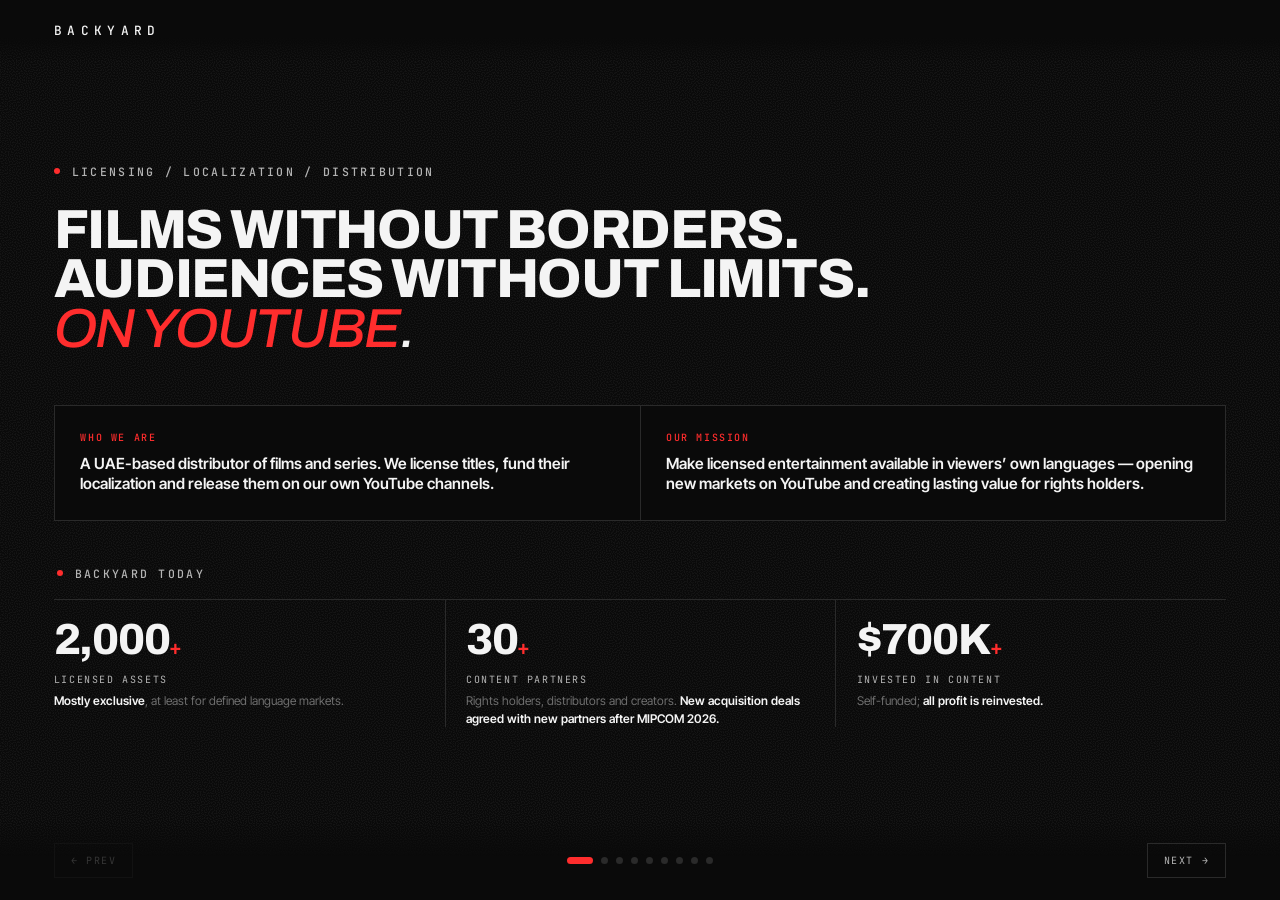
==== business/plan-for-youtube/index.html @ 9ff28bfb "Partnership review deck at /business/plan-for-youtube with the site's cursor trail The deck keeps it" ====
<!doctype html>
<html lang="en">
<head>
<meta charset="utf-8" />
<meta name="viewport" content="width=device-width,initial-scale=1,viewport-fit=cover" />
<title>Backyard — Partnership Review</title>
<meta name="description" content="Backyard: a YouTube-native distributor that licenses, localizes and monetizes films and series. Partner review, October 2026." />
<meta name="theme-color" content="#0a0a0a" />
<meta name="robots" content="noindex" />
<link rel="canonical" href="https://backyard.cx/business/plan-for-youtube/" />
<link rel="icon" href="/assets/favicon.svg" type="image/svg+xml" />
<link rel="preconnect" href="https://fonts.googleapis.com">
<link rel="preconnect" href="https://fonts.gstatic.com" crossorigin>
<link href="https://fonts.googleapis.com/css2?family=Archivo:ital,wght@0,300;0,400;0,500;0,600;0,700;0,800;0,900;1,400;1,500;1,700;1,800&family=Inter+Tight:wght@300;400;500;600;700&family=JetBrains+Mono:wght@400;500&display=swap" rel="stylesheet">
<style>
:root{
  --bg:#0a0a0a; --ink:#f4f4f4; --ink-dim:#b4b4b4; --ink-muted:#6e6e6e;
  --line:#1f1f1f; --line-2:#2a2a2a; --accent:#ff2d2d; --accent-num:#e82428; --accent-tint:rgba(255,45,45,.06);
  --display:'Archivo',system-ui,sans-serif; --body:'Inter Tight',system-ui,sans-serif; --mono:'JetBrains Mono',ui-monospace,monospace;
  --px:clamp(20px,4.2vw,72px); --pt:clamp(74px,10vh,110px); --pb:clamp(84px,11vh,120px);
  --fs-xl:clamp(46px,7.4vw,132px); --fs-l:clamp(32px,4.1vw,76px); --fs-m:clamp(26px,2.8vw,48px);
  --fs-eyebrow:clamp(11px,.9vw,15px); --fs-mono:clamp(10px,.78vw,13px);
  --fs-lead:clamp(16px,1.35vw,24px); --fs-body:clamp(14px,1.02vw,18px);
}
*{box-sizing:border-box;margin:0;padding:0}
html,body{height:100%;background:var(--bg);color:var(--ink)}
body{font-family:var(--body);font-weight:400;overflow:hidden;-webkit-font-smoothing:antialiased}
a{color:inherit;text-decoration:none}
strong{color:var(--ink);font-weight:600}

/* ---------- chrome ---------- */
.chrome{position:fixed;top:0;left:0;right:0;z-index:20;display:flex;justify-content:space-between;align-items:center;
  padding:clamp(16px,2.4vh,28px) var(--px);background:linear-gradient(var(--bg) 55%,transparent)}
.brand{font-family:var(--mono);font-weight:500;letter-spacing:.42em;font-size:clamp(12px,1vw,15px);text-transform:uppercase}
.chrome .meta{font-family:var(--mono);font-size:var(--fs-mono);letter-spacing:.18em;text-transform:uppercase;color:var(--ink-muted);display:flex;gap:clamp(12px,2vw,32px)}
.chrome .meta .count{color:var(--ink-dim)}
.chrome .meta .count b{color:var(--accent);font-weight:500}

/* ---------- deck ---------- */
.deck{position:fixed;inset:0}
.slide{position:absolute;inset:0;padding:var(--pt) var(--px) var(--pb);display:flex;flex-direction:column;justify-content:center;
  gap:clamp(18px,3vh,40px);opacity:0;visibility:hidden;transition:opacity .5s ease,visibility .5s;overflow-y:auto;overflow-x:hidden}
.slide.active{opacity:1;visibility:visible}
.anim-in{opacity:0;transform:translateY(22px);transition:opacity .7s ease,transform .7s cubic-bezier(.2,.7,.2,1)}
.slide.active .anim-in{opacity:1;transform:none}
.slide.active .d1{transition-delay:.08s}.slide.active .d2{transition-delay:.2s}.slide.active .d3{transition-delay:.32s}
.slide.active .d4{transition-delay:.44s}.slide.active .d5{transition-delay:.56s}

/* ---------- type ---------- */
.eyebrow{display:inline-flex;align-items:center;gap:12px;font-family:var(--mono);font-size:var(--fs-eyebrow);letter-spacing:.2em;text-transform:uppercase;color:var(--ink-dim);font-weight:500}
.eyebrow .num{font-weight:600;color:var(--ink)}
.red-dot{width:6px;height:6px;border-radius:50%;background:var(--accent);display:inline-block}
.display-xl{font-family:var(--display);font-weight:800;font-size:var(--fs-xl);line-height:.9;letter-spacing:-.025em;text-transform:uppercase}
.display-l{font-family:var(--display);font-weight:700;font-size:var(--fs-l);line-height:.95;letter-spacing:-.02em;text-transform:uppercase}
.italic{font-style:italic;font-weight:500}
.accent{color:var(--accent)}
.lead{font-size:var(--fs-lead);font-weight:300;color:var(--ink-dim);line-height:1.4;max-width:980px}
.body{font-size:var(--fs-body);color:var(--ink-dim);line-height:1.5}
.mono{font-family:var(--mono);font-size:var(--fs-mono);letter-spacing:.16em;text-transform:uppercase}
.k{font-family:var(--mono);font-size:var(--fs-mono);letter-spacing:.16em;text-transform:uppercase;color:var(--accent);font-weight:500}
.muted{color:var(--ink-muted)}
.foot{font-family:var(--mono);font-size:clamp(9px,.7vw,12px);letter-spacing:.08em;color:var(--ink-muted);line-height:1.6;max-width:1200px}
.pulse{width:7px;height:7px;border-radius:50%;background:var(--accent);display:inline-block;animation:pulse 2s ease-in-out infinite}
@keyframes pulse{50%{opacity:.4}}

.head{display:grid;grid-template-columns:1.6fr 1fr;gap:clamp(20px,4vw,80px);align-items:end}
.head .label-stack{display:flex;flex-direction:column;gap:clamp(14px,2vh,24px)}
.head .right-text{font-size:var(--fs-body);color:var(--ink-dim);line-height:1.55;max-width:620px}

.grid{display:grid;border-top:1px solid var(--line-2);border-left:1px solid var(--line-2)}
.cell{border-right:1px solid var(--line-2);border-bottom:1px solid var(--line-2);padding:clamp(16px,2vw,32px);display:flex;flex-direction:column;gap:10px;transition:background .3s}
.cell:hover{background:var(--accent-tint)}
.cell .v{font-family:var(--display);font-weight:700;font-size:clamp(18px,1.7vw,30px);line-height:1.1;letter-spacing:-.01em}
.cell .s{font-size:var(--fs-body);color:var(--ink-dim);line-height:1.5}
.g2{grid-template-columns:repeat(2,1fr)}.g3{grid-template-columns:repeat(3,1fr)}.g4{grid-template-columns:repeat(4,1fr)}

.strip{display:flex;align-items:center;gap:18px;border:1px solid var(--line-2);padding:clamp(12px,1.6vh,18px) clamp(16px,1.6vw,26px);font-size:var(--fs-body);color:var(--ink-dim);flex-wrap:wrap}
.strip .lbl{display:inline-flex;align-items:center;gap:10px;font-family:var(--mono);font-size:var(--fs-mono);letter-spacing:.16em;text-transform:uppercase;color:var(--accent);white-space:nowrap}

/* ---------- 1 cover ---------- */
.cover{justify-content:space-between}
.gridlines{position:absolute;inset:0;pointer-events:none;opacity:.4}
.gridlines::before,.gridlines::after{content:"";position:absolute;background:var(--line-2)}
.gridlines::before{left:50%;top:0;bottom:0;width:1px}.gridlines::after{top:50%;left:0;right:0;height:1px}
.cover-top{position:relative;display:flex;flex-direction:column;gap:clamp(16px,3vh,32px);margin-top:auto}
.cover-logo{font-family:var(--mono);font-weight:500;letter-spacing:.5em;font-size:clamp(14px,1.4vw,22px);color:var(--ink-dim)}
.cover .grid{position:relative;background:var(--bg);margin-top:clamp(20px,4vh,48px)}
.cover .cell .v{font-size:clamp(17px,1.5vw,26px);font-weight:600;line-height:1.3;letter-spacing:0;font-family:var(--body)}

/* ---------- 2 model ---------- */
.steps .cell{position:relative}
.steps .n{font-family:var(--mono);font-size:var(--fs-mono);color:var(--ink-muted);letter-spacing:.16em}
.steps .cell:not(:last-child)::after{content:"→";position:absolute;right:-12px;top:50%;transform:translateY(-50%);background:var(--bg);color:var(--accent);font-family:var(--mono);font-size:14px;padding:4px 2px;z-index:2}
.stats{display:grid;grid-template-columns:repeat(3,1fr);border-top:1px solid var(--line-2)}
.stat{padding:clamp(14px,2vh,24px) clamp(14px,1.6vw,28px) 0 0;display:flex;flex-direction:column;gap:6px}
.stat+.stat{padding-left:clamp(14px,1.6vw,28px);border-left:1px solid var(--line-2)}
.stat .num{font-family:var(--display);font-weight:800;font-size:clamp(36px,4.2vw,76px);line-height:1;margin-bottom:6px;letter-spacing:-.03em}
.stat .num .small{font-size:.45em;color:var(--accent)}
.stat .lbl{font-family:var(--mono);font-size:var(--fs-mono);letter-spacing:.16em;text-transform:uppercase;color:var(--ink-dim)}
.stat .sub{font-size:clamp(12px,.85vw,15px);color:var(--ink-muted);line-height:1.45;max-width:380px}
.wins{display:grid;grid-template-columns:repeat(3,1fr);gap:clamp(12px,2vw,32px)}
.wins div{font-size:var(--fs-body);color:var(--ink-dim);line-height:1.45;padding-left:14px;border-left:2px solid var(--accent)}
.wins b{display:block;font-family:var(--mono);font-weight:500;font-size:var(--fs-mono);letter-spacing:.16em;text-transform:uppercase;color:var(--ink);margin-bottom:4px}

/* ---------- 3 growth ---------- */
.growth{display:grid;grid-template-columns:1.1fr 1fr;gap:clamp(20px,3.5vw,64px);align-items:stretch}
.hero{border:1px solid var(--line-2);padding:clamp(18px,2.4vw,40px);display:flex;flex-direction:column;gap:clamp(12px,2vh,22px);justify-content:space-between}
.hero .big{font-family:var(--display);font-weight:800;font-size:clamp(56px,7vw,128px);line-height:.85;letter-spacing:-.04em}
.hero .big .u{font-size:.32em;letter-spacing:-.01em;color:var(--ink-dim);font-weight:600;margin-left:.2em}
.hero .delta{font-family:var(--display);font-weight:800;font-size:clamp(28px,3vw,54px);color:var(--accent);letter-spacing:-.02em;line-height:1}
.bar{display:grid;grid-template-columns:minmax(120px,190px) 1fr;gap:14px;align-items:center}
.bar .t{font-family:var(--mono);font-size:var(--fs-mono);letter-spacing:.1em;text-transform:uppercase;color:var(--ink-muted);line-height:1.4}
.bar .t b{display:block;color:var(--ink);font-weight:500}
.track{height:clamp(26px,3.6vh,38px);position:relative}
.fill{height:100%;background:var(--line-2);display:flex;align-items:center;justify-content:flex-end;padding-right:10px;font-family:var(--mono);font-size:var(--fs-mono);color:var(--ink);width:0;transition:width 1.1s cubic-bezier(.2,.7,.2,1) .4s}
.fill.now{background:var(--accent)}
.metrics{display:flex;flex-direction:column;border-top:1px solid var(--line-2)}
.metric{display:grid;grid-template-columns:1fr auto;gap:6px 16px;padding:clamp(12px,2vh,22px) 0;border-bottom:1px solid var(--line-2)}
.metric .lbl{font-family:var(--mono);font-size:var(--fs-mono);letter-spacing:.16em;text-transform:uppercase;color:var(--ink-dim)}
.metric .pct{font-family:var(--display);font-weight:800;font-size:clamp(24px,2.4vw,42px);line-height:1;color:var(--accent);grid-row:span 2;align-self:center}
.metric .vals{font-family:var(--display);font-weight:600;font-size:clamp(18px,1.6vw,28px)}
.metric .vals .arr{color:var(--ink-muted);margin:0 .3em}
.mini{grid-column:1/-1;height:4px;background:var(--line);position:relative}
.mini span{position:absolute;left:0;top:0;bottom:0;background:var(--ink-muted)}

/* ---------- 4 rcms ---------- */
.rcms{display:grid;grid-template-columns:1.35fr 1fr;gap:clamp(20px,3vw,56px);align-items:center}
.shot{border:1px solid var(--line-2);padding:8px;background:#111;position:relative}
.shot img{display:block;width:100%;height:auto}
.shot .tag{position:absolute;top:-11px;left:16px;background:var(--bg);padding:0 8px;display:inline-flex;gap:8px;align-items:center}
.points{display:flex;flex-direction:column}
.point{padding:clamp(12px,1.8vh,20px) 0;border-top:1px solid var(--line-2);display:flex;flex-direction:column;gap:6px}
.point .h{font-family:var(--display);font-weight:700;font-size:clamp(17px,1.4vw,24px);text-transform:uppercase;letter-spacing:-.005em}
.point .s{font-size:var(--fs-body);color:var(--ink-dim);line-height:1.5}

/* ---------- 5/6 cases ---------- */
.case .meta{display:flex;justify-content:space-between;gap:10px;font-family:var(--mono);font-size:var(--fs-mono);letter-spacing:.14em;text-transform:uppercase;color:var(--ink-muted)}
.case .title{font-family:var(--display);font-weight:800;font-size:clamp(20px,2vw,36px);line-height:1;text-transform:uppercase;letter-spacing:-.01em;min-height:2em}
.case .wt{font-family:var(--display);font-weight:800;font-size:clamp(40px,4.6vw,86px);line-height:.9;letter-spacing:-.03em;margin-top:auto}
.case .wt .u{font-size:.3em;color:var(--ink-dim);font-weight:600;letter-spacing:0;margin-left:.15em}
.case .views{font-family:var(--mono);font-size:var(--fs-mono);letter-spacing:.12em;color:var(--ink-dim);text-transform:uppercase}
.case .note{border-top:1px solid var(--line-2);padding-top:12px;font-size:var(--fs-body);color:var(--ink-dim);line-height:1.5}
.case .note b{color:var(--ink);font-weight:600}
.cases5 .cell{min-height:clamp(240px,36vh,380px)}
.flow{display:flex;gap:0;border:1px solid var(--line-2);flex-wrap:wrap}
.flow div{flex:1 1 0;min-width:150px;padding:clamp(12px,1.6vh,18px) clamp(14px,1.4vw,22px);font-family:var(--mono);font-size:var(--fs-mono);letter-spacing:.12em;text-transform:uppercase;color:var(--ink-dim);position:relative;line-height:1.5}
.flow div+div{border-left:1px solid var(--line-2)}
.flow div b{display:block;color:var(--accent);font-weight:500;margin-bottom:4px}
.lead-to{display:flex;flex-direction:column;gap:8px}
.lead-to .arrow-line{display:flex;gap:10px;align-items:flex-start;font-size:var(--fs-body);color:var(--ink-dim);line-height:1.45}
.lead-to .arrow-line::before{content:"→";color:var(--accent);font-family:var(--mono)}

/* ---------- 7 rights ---------- */
.rights{display:grid;grid-template-columns:1.2fr 1fr;gap:clamp(20px,4vw,72px);align-items:start}
.reasons{display:flex;flex-direction:column}
.reason{display:grid;grid-template-columns:44px 1fr;gap:12px;padding:clamp(12px,1.8vh,20px) 0;border-top:1px solid var(--line-2)}
.reason .n{font-family:var(--mono);font-size:var(--fs-mono);color:var(--accent);padding-top:4px}
.reason .h{font-family:var(--display);font-weight:700;font-size:clamp(16px,1.35vw,23px);text-transform:uppercase;margin-bottom:6px}
.reason .s{font-size:var(--fs-body);color:var(--ink-dim);line-height:1.5}
.ops{border:1px solid var(--line-2);display:flex;flex-direction:column}
.ops .row{padding:clamp(14px,2vh,26px) clamp(16px,1.8vw,30px);border-bottom:1px solid var(--line-2);display:flex;flex-direction:column;gap:6px}
.ops .row:last-child{border-bottom:0;background:var(--accent-tint)}
.ops .num{font-family:var(--display);font-weight:800;font-size:clamp(40px,4.6vw,84px);line-height:.9;letter-spacing:-.03em}
.ops .num .small{font-size:.45em;color:var(--accent)}

/* ---------- 8 channels ---------- */
.channels{display:grid;grid-template-columns:repeat(4,1fr);border-top:1px solid var(--line-2);border-left:1px solid var(--line-2)}
.channel{border-right:1px solid var(--line-2);border-bottom:1px solid var(--line-2);padding:clamp(10px,1.5vh,18px) clamp(12px,1.2vw,20px);display:flex;flex-direction:column;gap:6px;transition:background .25s;min-height:clamp(78px,11vh,118px)}
.channel:hover{background:var(--accent-tint)}
.channel .row-top{display:flex;justify-content:space-between;align-items:center;font-family:var(--mono);font-size:var(--fs-mono);color:var(--ink-muted);letter-spacing:.12em}
.lang-tag{border:1px solid var(--line-2);padding:2px 7px;color:var(--ink-dim)}
.channel .arrow{color:var(--ink-muted);transition:color .2s,transform .2s}
.channel:hover .arrow{color:var(--accent);transform:translate(2px,-2px)}
.channel .name{font-family:var(--display);font-weight:700;font-size:clamp(14px,1.15vw,20px);line-height:1.15}
.channel .name small{display:block;font-weight:500;font-size:.75em;color:var(--ink-muted);margin-top:2px}
.channel .subs{font-family:var(--mono);font-size:var(--fs-mono);color:var(--accent);letter-spacing:.08em;margin-top:auto}
.channel.total{background:var(--accent-tint);justify-content:center}
.channel.total .big{font-family:var(--display);font-weight:800;font-size:clamp(28px,2.8vw,50px);line-height:.9}

/* ---------- 9 next ---------- */
.next .cell .n{font-family:var(--mono);font-size:var(--fs-mono);color:var(--accent);letter-spacing:.16em}
.next .cell .v{text-transform:uppercase;font-size:clamp(17px,1.5vw,27px)}
.next .cell{min-height:clamp(200px,32vh,340px)}
.next .cell .tagline{margin-top:auto;font-family:var(--mono);font-size:var(--fs-mono);color:var(--ink-muted);letter-spacing:.12em;text-transform:uppercase;border-top:1px solid var(--line-2);padding-top:10px}

/* ---------- 10 ask ---------- */
.ask{display:grid;grid-template-columns:1fr 1fr;gap:clamp(20px,4vw,72px);align-items:start}
.asks{display:flex;flex-direction:column}
.asks .item{display:grid;grid-template-columns:56px 1fr;gap:12px;padding:clamp(14px,2vh,22px) 0;border-top:1px solid var(--line-2);align-items:baseline}
.asks .item .n{font-family:var(--display);font-weight:800;font-size:clamp(22px,2vw,36px);color:var(--accent);line-height:1}
.asks .item .t{font-family:var(--display);font-weight:600;font-size:clamp(16px,1.4vw,24px);line-height:1.3}
.why{border:1px solid var(--line-2);padding:clamp(16px,2vw,32px);display:flex;flex-direction:column;gap:12px}
.people{display:grid;grid-template-columns:repeat(4,1fr);border-top:1px solid var(--line-2)}
.person{padding:clamp(12px,1.8vh,20px) clamp(10px,1.2vw,22px) 0 0;display:flex;flex-direction:column;gap:6px}
.person+.person{padding-left:clamp(10px,1.2vw,22px);border-left:1px solid var(--line-2)}
.person .role{font-family:var(--mono);font-size:var(--fs-mono);letter-spacing:.14em;text-transform:uppercase;color:var(--ink-muted)}
.person .name{font-family:var(--display);font-weight:600;font-size:clamp(16px,1.35vw,23px)}
.person .contacts{display:flex;flex-direction:column;gap:3px;font-family:var(--mono);font-size:clamp(10px,.78vw,13px);color:var(--ink-dim)}
.person .contacts a:hover{color:var(--accent)}

/* ---------- nav ---------- */
.nav{position:fixed;left:0;right:0;bottom:0;z-index:20;display:flex;justify-content:space-between;align-items:center;padding:clamp(14px,2.4vh,26px) var(--px);background:linear-gradient(transparent,var(--bg) 45%)}
.nav-btn{background:transparent;border:1px solid var(--line-2);color:var(--ink-dim);font-family:var(--mono);font-size:var(--fs-mono);letter-spacing:.16em;text-transform:uppercase;padding:10px 16px;cursor:pointer;transition:color .2s,border-color .2s}
.nav-btn:hover{color:var(--ink);border-color:var(--ink-muted)}
.nav-btn:disabled{opacity:.25;cursor:default}
.nav-dots{display:flex;gap:8px;align-items:center}
.nav-dot{width:7px;height:7px;border-radius:7px;background:var(--line-2);border:0;cursor:pointer;transition:width .3s,background .3s;padding:0}
.nav-dot.active{width:26px;background:var(--accent)}

/* ---------- responsive ---------- */
@media (max-width:1100px){
  .channels{grid-template-columns:repeat(3,1fr)}
  .people{grid-template-columns:repeat(2,1fr)}
  .person:nth-child(3){padding-left:0;border-left:0}
}
@media (max-width:900px){
  .slide{justify-content:flex-start}
  .head,.growth,.rcms,.rights,.ask{grid-template-columns:1fr}
  .g3,.g4,.wins{grid-template-columns:1fr}
  .g2{grid-template-columns:1fr}
  .steps .cell:not(:last-child)::after{content:"↓";right:auto;left:50%;top:auto;bottom:-14px;transform:translateX(-50%)}
  .channels{grid-template-columns:repeat(2,1fr)}
  .stats{grid-template-columns:1fr}
  .stat+.stat{padding-left:0;border-left:0}
  .chrome .meta .ctx{display:none}
  .cases5 .cell,.next .cell{min-height:0}
  .case .title{min-height:0}
  .gridlines{display:none}
}
@media (max-width:520px){
  .people{grid-template-columns:1fr}
  .person+.person{padding-left:0;border-left:0}
  .nav-dots{display:none}
}

/* ---------- print / PDF ---------- */
@media print{
  @page{size:1600px 900px;margin:0}
  html,body{overflow:visible;height:auto}
  .chrome,.nav{display:none}
  .deck{position:static}
  .slide{position:relative;inset:auto;width:1600px;height:900px;opacity:1;visibility:visible;page-break-after:always;break-after:page;overflow:hidden;
    --px:64px;--pt:72px;--pb:56px;--fs-xl:118px;--fs-l:74px;--fs-eyebrow:14px;--fs-mono:12px;--fs-lead:22px;--fs-body:16px}
  .anim-in{opacity:1!important;transform:none!important}
  .fill{transition:none}
  *{-webkit-print-color-adjust:exact;print-color-adjust:exact}
}

/* ---------- v2 additions ---------- */
.request{display:grid;grid-template-columns:1.25fr 1fr;gap:clamp(20px,4vw,72px);align-items:start}
.context{border:1px solid var(--line-2);padding:clamp(16px,2vw,30px);display:flex;flex-direction:column;gap:12px}
.facts{display:grid;grid-template-columns:repeat(5,1fr);border-top:1px solid var(--line-2)}
.fact{padding:clamp(12px,1.8vh,20px) clamp(10px,1.2vw,20px) 0 0;display:flex;flex-direction:column;gap:6px}
.fact+.fact{padding-left:clamp(10px,1.2vw,20px);border-left:1px solid var(--line-2)}
.fact .v{font-family:var(--display);font-weight:800;font-size:clamp(26px,2.6vw,46px);line-height:1;letter-spacing:-.02em}
.fact .v .small{font-size:.5em;color:var(--accent)}
.fact .l{font-family:var(--mono);font-size:var(--fs-mono);letter-spacing:.12em;text-transform:uppercase;color:var(--ink-dim);line-height:1.5}
.metric.lead-m .vals{font-size:clamp(24px,2.4vw,42px);font-weight:800}
.metric.lead-m .lbl{color:var(--accent)}
.story{display:flex;flex-direction:column}
.story .top{display:flex;justify-content:space-between;align-items:flex-end;gap:16px;padding-bottom:clamp(10px,1.6vh,18px);border-bottom:1px solid var(--line-2)}
.story .top .title{font-family:var(--display);font-weight:800;font-size:clamp(22px,2.2vw,40px);line-height:1;text-transform:uppercase;letter-spacing:-.01em}
.story .top .tag{font-family:var(--mono);font-size:var(--fs-mono);letter-spacing:.14em;text-transform:uppercase;color:var(--ink-muted);white-space:nowrap}
.story dl{display:grid;grid-template-columns:clamp(84px,8vw,130px) 1fr}
.story dt,.story dd{padding:clamp(9px,1.4vh,15px) 0;border-bottom:1px solid var(--line)}
.story dt{font-family:var(--mono);font-size:var(--fs-mono);letter-spacing:.14em;text-transform:uppercase;color:var(--ink-muted);padding-top:calc(clamp(9px,1.4vh,15px) + 3px)}
.story dd{font-size:var(--fs-body);color:var(--ink-dim);line-height:1.45}
.story dd.res{display:flex;align-items:baseline;gap:14px;flex-wrap:wrap}
.story dd.res .wt{font-family:var(--display);font-weight:800;font-size:clamp(32px,3.4vw,60px);line-height:.9;letter-spacing:-.03em;color:var(--ink)}
.story dd.res .wt .u{font-size:.34em;font-weight:600;color:var(--ink-dim);letter-spacing:0;margin-left:.15em}
.story dd.res .mono{color:var(--ink-dim)}
.story dd.out{color:var(--ink)}
.story dt.out{color:var(--accent)}
.ops2{display:grid;grid-template-columns:1.3fr 1fr;gap:clamp(20px,3vw,56px);align-items:center}
.rp{display:flex;flex-direction:column}
.rp .point{padding:clamp(10px,1.5vh,16px) 0}
.rp .nums{display:grid;grid-template-columns:1fr 1fr;gap:clamp(10px,1.4vw,24px);margin-top:4px}
.rp .nums .n{font-family:var(--display);font-weight:800;font-size:clamp(30px,3.2vw,56px);line-height:.95;letter-spacing:-.03em}
.rp .nums .n .small{font-size:.45em;color:var(--accent)}
.rp .nums .l{font-family:var(--mono);font-size:var(--fs-mono);letter-spacing:.1em;text-transform:uppercase;color:var(--ink-dim);line-height:1.5;margin-top:4px}
.road{display:grid;grid-template-columns:repeat(4,1fr);border-top:1px solid var(--line-2)}
.road div{padding:clamp(12px,1.8vh,20px) clamp(12px,1.2vw,22px) clamp(12px,1.8vh,20px) 0;display:flex;flex-direction:column;gap:6px}
.road div+div{padding-left:clamp(12px,1.2vw,22px);border-left:1px solid var(--line-2)}
.road .n{font-family:var(--mono);font-size:var(--fs-mono);color:var(--accent);letter-spacing:.14em}
.road .h{font-family:var(--display);font-weight:700;font-size:clamp(16px,1.35vw,23px);text-transform:uppercase;line-height:1.1}
.road .s{font-size:var(--fs-body);color:var(--ink-dim);line-height:1.45}
@media (max-width:1100px){.facts{grid-template-columns:repeat(3,1fr)}.fact:nth-child(4){padding-left:0;border-left:0}}
@media (max-width:900px){
  .request,.ops2{grid-template-columns:1fr}
  .road{grid-template-columns:1fr 1fr}.road div:nth-child(3){padding-left:0;border-left:0}
  .facts{grid-template-columns:1fr 1fr}.fact:nth-child(odd){padding-left:0;border-left:0}.fact:nth-child(4){padding-left:clamp(10px,1.2vw,20px);border-left:1px solid var(--line-2)}
}
@media (max-width:520px){.road{grid-template-columns:1fr}.road div+div{padding-left:0;border-left:0}}

/* ---------- v3 additions ---------- */
.value3{display:grid;grid-template-columns:repeat(3,1fr);border-top:1px solid var(--line-2);border-left:1px solid var(--line-2)}
.value3 .cell{gap:8px}
.value3 .cell .v{font-size:clamp(17px,1.45vw,26px)}
.value3 .cell.yt{background:var(--accent-tint)}
.flow.small div{padding:clamp(10px,1.3vh,14px) clamp(12px,1.2vw,18px)}
.flow.small div b{display:inline;margin:0 8px 0 0}

.metric.neutral .lbl{color:var(--ink-dim)}
.loop{display:grid;grid-template-columns:repeat(4,1fr);border:1px solid var(--line-2)}
.loop div{padding:clamp(10px,1.5vh,16px) clamp(12px,1.2vw,20px);font-size:var(--fs-body);color:var(--ink-dim);line-height:1.4;position:relative}
.loop div+div{border-left:1px solid var(--line-2)}
.loop div b{display:block;font-family:var(--mono);font-weight:500;font-size:var(--fs-mono);letter-spacing:.14em;text-transform:uppercase;color:var(--accent);margin-bottom:4px}
.loop div:last-child b::after{content:" ↺";}
.kind{font-family:var(--mono);font-size:var(--fs-mono);letter-spacing:.16em;text-transform:uppercase;color:var(--accent)}
.story .sub{font-family:var(--mono);font-size:var(--fs-mono);letter-spacing:.12em;text-transform:uppercase;color:var(--ink-muted);margin-top:6px}
.story .top{flex-direction:column;align-items:flex-start;gap:6px}
.infra{display:grid;grid-template-columns:1fr 1fr;gap:clamp(20px,3vw,56px);align-items:center}
.fn{display:flex;flex-direction:column}
.fn .row{display:grid;grid-template-columns:44px 1fr;gap:12px;padding:clamp(10px,1.6vh,18px) 0;border-top:1px solid var(--line-2)}
.fn .row .n{font-family:var(--mono);font-size:var(--fs-mono);color:var(--accent);padding-top:4px}
.fn .row .h{font-family:var(--display);font-weight:700;font-size:clamp(16px,1.35vw,23px);text-transform:uppercase;margin-bottom:4px}
.fn .row .s{font-size:var(--fs-body);color:var(--ink-dim);line-height:1.45}
.fn .nums{display:grid;grid-template-columns:1fr 1fr;gap:clamp(10px,1.4vw,24px);margin-top:10px}
.fn .nums .v{font-family:var(--display);font-weight:800;font-size:clamp(28px,2.8vw,50px);line-height:.95;letter-spacing:-.03em}
.fn .nums .v .small{font-size:.45em;color:var(--accent)}
.fn .nums .l{font-family:var(--mono);font-size:var(--fs-mono);letter-spacing:.08em;text-transform:uppercase;color:var(--ink-dim);line-height:1.5;margin-top:4px}
.final{display:grid;grid-template-columns:1fr 1fr;gap:clamp(20px,4vw,72px);align-items:stretch}
.final .box{border:1px solid var(--line-2);padding:clamp(16px,2vw,30px);display:flex;flex-direction:column;gap:12px}
.final .box.main{background:var(--accent-tint)}
.final .box .t{font-family:var(--display);font-weight:700;font-size:clamp(20px,1.9vw,34px);line-height:1.15}
.final .nums{display:grid;grid-template-columns:1fr 1fr;gap:16px;margin-top:auto}
.final .nums .v{font-family:var(--display);font-weight:800;font-size:clamp(28px,2.8vw,50px);line-height:.95;letter-spacing:-.03em}
.final .nums .v .small{font-size:.45em;color:var(--accent)}
.final .nums .l{font-family:var(--mono);font-size:var(--fs-mono);letter-spacing:.08em;text-transform:uppercase;color:var(--ink-dim);line-height:1.5;margin-top:4px}
@media (max-width:900px){
  .value3,.loop{grid-template-columns:1fr}
  .loop div+div{border-left:0;border-top:1px solid var(--line-2)}
  .infra,.final{grid-template-columns:1fr}
}

.steps.tight .cell{padding:clamp(10px,1.3vw,20px);gap:5px}
.slide[data-title="Business model"] .stat .num{font-size:clamp(34px,3.8vw,68px)}
.steps.tight .cell .v{font-size:clamp(16px,1.4vw,24px)}
.sublabel{font-family:var(--mono);font-size:var(--fs-mono);letter-spacing:.16em;text-transform:uppercase;color:var(--ink-muted);margin-bottom:-8px}
a.title{display:block;transition:color .2s}
a.title:hover{color:var(--accent)}
a.title .ext,.story .top a .ext{font-family:var(--mono);font-size:.45em;color:var(--ink-muted);vertical-align:super;margin-left:.3em;font-style:normal}
.story .top a{transition:color .2s}.story .top a:hover{color:var(--accent)}
.story dd.res{flex-direction:column;align-items:flex-start;gap:6px}
.story dd:not(.res){min-height:calc(2.9em + 2 * clamp(9px,1.4vh,15px))}
.next .cell .v{min-height:2.3em}
.slide[data-title="Infrastructure"]{gap:clamp(14px,2.2vh,30px)}
.slide[data-title="Infrastructure"] .fn .row{padding:clamp(8px,1.2vh,14px) 0}
.proc{display:grid;grid-template-columns:repeat(6,1fr);border:1px solid var(--line-2)}
.proc div{padding:clamp(10px,1.4vh,16px) clamp(10px,1vw,16px);display:flex;flex-direction:column;gap:4px}
.proc div+div{border-left:1px solid var(--line-2)}
.proc b{font-family:var(--mono);font-weight:500;font-size:var(--fs-mono);letter-spacing:.14em;color:var(--accent)}
.proc span{font-family:var(--display);font-weight:700;font-size:clamp(13px,1.05vw,18px);text-transform:uppercase;line-height:1.15}
.proc small{font-size:clamp(11px,.8vw,14px);color:var(--ink-dim);line-height:1.4}
@media (max-width:900px){.proc{grid-template-columns:1fr 1fr}.proc div:nth-child(odd){border-left:0}.proc div{border-top:1px solid var(--line-2)}}

.wdot{color:var(--ink)}
.cover .display-xl{font-size:clamp(34px,5.3vw,96px)}
.slide[data-title="Business model"]{gap:clamp(12px,2.2vh,30px)}
.value3 .cell.yt{background:transparent}
.mini2{grid-column:1/-1;display:flex;flex-direction:column;gap:4px;margin-top:2px}
.mini2 span{display:block;height:4px}
.mini2 .p{background:var(--ink-muted)}
.mini2 .c{background:var(--accent)}
.story dl > :nth-last-child(-n+2){border-bottom:0}
.g5{grid-template-columns:repeat(5,1fr)}
@media (max-width:900px){.g5{grid-template-columns:1fr}}

.sec{display:flex;align-items:center;gap:12px;font-family:var(--display);font-weight:700;font-size:clamp(15px,1.25vw,21px);text-transform:uppercase;letter-spacing:.01em;color:var(--ink);margin-bottom:calc(-1 * clamp(4px,1vh,14px))}


.slide{justify-content:flex-start}
.slide > :first-child{margin-top:auto}
.slide > :last-child{margin-bottom:auto}
.slide.cover > .cover-top{margin-top:auto}
.slide.cover > .grid{margin-bottom:0}

.person .name.co{font-family:var(--display)}
.person .contacts .site{color:var(--ink);font-family:var(--display);font-weight:600;font-size:clamp(14px,1.1vw,18px);letter-spacing:0}
@media (min-width:901px) and (max-height:940px){
  :root{--pt:clamp(56px,8vh,80px);--pb:clamp(66px,9vh,90px);--fs-l:clamp(30px,3.4vw,62px);--fs-body:clamp(13px,.92vw,16px)}
  .stat .num,.slide[data-title="Business model"] .stat .num{font-size:clamp(30px,3.2vw,56px)}
  .hero .big{font-size:clamp(48px,5.6vw,104px)}
  .case .wt{font-size:clamp(34px,3.8vw,70px)}
  .cases5 .cell{min-height:0}
  .next .cell{min-height:0}
  .channel{min-height:clamp(64px,9vh,100px)}
}

.sec{font-family:var(--mono);font-size:var(--fs-eyebrow);font-weight:500;letter-spacing:.2em;text-transform:uppercase;color:var(--ink-dim);margin-top:clamp(4px,1vh,12px)}
.sec{padding-left:3px}
.sec::before{content:"";width:6px;height:6px;border-radius:50%;background:var(--accent);flex:none}
.slide[data-title="Business model"]{gap:clamp(10px,1.7vh,22px)}
.case .wt,.story dd.res .wt,.hero .delta,.metric .pct{color:var(--accent-num)}
.people .person.r{align-items:flex-end;text-align:right;padding-right:0}
.people .person.r .role{margin-right:-.14em}
.people .person.r .contacts{align-items:flex-end}

.chrome{background:linear-gradient(var(--bg) 0%,var(--bg) 62%,transparent 100%)}
.person .contacts .site{line-height:1.15;font-size:clamp(13px,.98vw,16px)}

.cover .display-xl{font-size:clamp(30px,4.3vw,78px)}
.cover .grid{margin-top:clamp(14px,2.6vh,32px)}
.cover .sec{margin-top:clamp(10px,2vh,24px)}
.cover .stats .num{font-size:clamp(30px,3.4vw,60px)}
.slide.cover{justify-content:flex-start}
.slide.cover > .cover-top{margin-top:auto}
.slide.cover > :last-child{margin-bottom:auto}
.sec{font-size:var(--fs-eyebrow)!important}

.cover .cell .v{font-size:clamp(14px,1.2vw,20px)}

.value3 .cell.yt:hover{background:var(--accent-tint)}
.why-rights .row{padding:clamp(6px,.9vh,11px) 0}
.why-rights .ttl{font-family:var(--display);font-weight:700;font-size:clamp(17px,1.45vw,25px);text-transform:uppercase;margin-bottom:4px}
.why-rights .csp{font-family:var(--mono);font-size:var(--fs-mono);letter-spacing:.08em;color:var(--ink);border:1px solid var(--line-2);padding:8px 12px;margin-top:6px;line-height:1.5}
.why-rights .nums{margin-top:clamp(8px,1.4vh,14px)}

@media (min-width:901px){.infra{grid-template-columns:1.1fr 1fr}}
@media (max-width:900px){.infra{grid-template-columns:1fr!important}.infra .shot img{max-height:none!important;min-height:0!important}}
.why-rights .row .s{font-size:clamp(12px,.86vw,15px)}
.why-rights .row .h{font-size:clamp(14px,1.1vw,19px)}
.slide[data-title="Infrastructure"] .proc small{font-size:clamp(10px,.75vw,13px)}
.shot img{cursor:zoom-in}
@media (min-width:901px){.infra .shot img{max-height:min(calc(100vh - 470px),44vh)}}
.infra .shot img{min-height:220px;object-fit:cover;object-position:left top}
.shot .zoom-hint{position:absolute;right:12px;bottom:12px;background:rgba(10,10,10,.85);border:1px solid var(--line-2);padding:4px 8px}
.lightbox{position:fixed;inset:0;z-index:50;background:rgba(5,5,5,.94);display:none;align-items:center;justify-content:center;padding:3vh 3vw;cursor:zoom-out}
.lightbox.open{display:flex}
.lightbox img{max-width:100%;max-height:100%;border:1px solid var(--line-2)}
.slide[data-title="Next chapter"]{gap:clamp(12px,2.4vh,34px)}
@media print{.lightbox,.zoom-hint{display:none!important}}

.value3 .cell .v{font-weight:600;font-family:var(--body);letter-spacing:0;line-height:1.35;color:var(--ink);font-size:clamp(14px,1.2vw,20px)}
.why-rights .ttl{display:flex;align-items:center;gap:12px;margin-bottom:0;white-space:nowrap;font-family:var(--mono)!important;font-size:var(--fs-eyebrow)!important;font-weight:500!important;letter-spacing:.2em;text-transform:uppercase;color:var(--ink-dim)}
.why-rights .ttl::before{content:"";width:6px;height:6px;border-radius:50%;background:var(--accent);flex:none}
.why-rights .ttl::after{content:"";flex:1;height:1px;background:var(--line-2)}
.why-rights .ttl + .row{border-top:0}

/* ---------- site: cursor fluid trail (backyard.cx/assets/fluid.js), under the slides ---------- */
#fluid{position:fixed;inset:0;width:100%;height:100%;pointer-events:none;z-index:0}
.deck{z-index:1}
.nav-count{display:none;font-family:var(--mono);font-size:var(--fs-mono);letter-spacing:.16em;color:var(--ink-dim)}
.nav-count b{color:var(--accent);font-weight:500}
@media (max-width:520px){.nav-count{display:block}}
@media print{#fluid{display:none}}
</style>
</head>
<body>
<header class="chrome">
  <span class="brand">Backyard</span>
  
</header>

<main class="deck" id="deck">

  <!-- 01 — COMPANY -->
  <section class="slide cover active" data-title="Company">
    <div class="cover-top">
      <span class="eyebrow anim-in d1"><span class="red-dot"></span> Licensing / Localization / Distribution</span>
      <h1 class="display-xl anim-in d2">Films without borders.<br/>Audiences without limits.<br/><span class="italic accent mixed">On YouTube<span class="wdot">.</span></span></h1>
    </div>
    <div class="grid g2 anim-in d3">
      <div class="cell">
        <span class="k">Who we are</span>
        <span class="v">A UAE-based distributor of films and series. We license titles, fund their localization and release them on our own YouTube channels.</span>
      </div>
      <div class="cell">
        <span class="k">Our mission</span>
        <span class="v">Make licensed entertainment available in viewers’ own languages — opening new markets on YouTube and creating lasting value for rights holders.</span>
      </div>
    </div>
    <span class="sec anim-in d4 cover-stats">Backyard today</span>
    <div class="stats anim-in d4 cover-stats">
      <div class="stat"><div class="num">2,000<span class="small">+</span></div><div class="lbl">Licensed assets</div><div class="sub"><strong>Mostly exclusive</strong>, at least for defined language markets.</div></div>
      <div class="stat"><div class="num">30<span class="small">+</span></div><div class="lbl">Content partners</div><div class="sub">Rights holders, distributors and creators. <strong>New acquisition deals agreed with new partners after MIPCOM 2026.</strong></div></div>
      <div class="stat"><div class="num">$700K<span class="small">+</span></div><div class="lbl">Invested in content</div><div class="sub">Self-funded; <strong>all profit is reinvested.</strong></div></div>
  </section>

  <!-- 02 — MODEL -->
  <section class="slide" data-title="Business model">
    <div class="head anim-in d1">
      <div class="label-stack">
        <span class="eyebrow"><span class="num">01</span> <span class="red-dot"></span> Business model</span>
        <h2 class="display-l">How our<br/><span class="italic accent">model works<span class="wdot">.</span></span></h2>
      </div>
      <p class="right-text">Localization for one language market is often the first step: a rights holder licenses us that market, sees the results, and <strong>opens the title to YouTube in more markets and territories.</strong></p>
    </div>
    <div class="grid g4 steps tight anim-in d2">
      <div class="cell"><span class="n">01</span><span class="v">License</span><span class="s">Typically exclusive in the core territory of the language market (e.g. MENA for Arabic), non-exclusive worldwide.</span></div>
      <div class="cell"><span class="n">02</span><span class="v">Fund localization</span><span class="s">At our cost — the rights holder pays nothing.</span></div>
      <div class="cell"><span class="n">03</span><span class="v">Release &amp; protect</span><span class="s">Programmed and monetized on our channels; rights protected in-house.</span></div>
      <div class="cell"><span class="n">04</span><span class="v">Analyze demand</span><span class="s">Watch-time data drives the next acquisitions.</span></div>
    </div>
    <span class="sec anim-in d3">Who benefits from the model</span>
    <div class="value3 anim-in d3">
      <div class="cell yt"><span class="k">YouTube</span><span class="v">Licensed content new to the platform — localized by us for new language markets, and in its original language.</span></div>
      <div class="cell"><span class="k">Rights holders</span><span class="v">New markets, revenue and data on where their content is in demand.</span></div>
      <div class="cell"><span class="k">Viewers</span><span class="v">Films that were paywalled, subscription-only or never available in their language — now legal and free.</span></div>
    </div>
</div>
  </section>

  <!-- 03 — PERFORMANCE -->
  <section class="slide" data-title="Performance">
    <div class="head anim-in d1">
      <div class="label-stack">
        <span class="eyebrow"><span class="num">02</span> <span class="red-dot"></span> Performance</span>
        <h2 class="display-l">The model works.<br/><span class="italic accent">And it is growing<span class="wdot">.</span></span></h2>
      </div>
      <p class="right-text">Latest period vs. the previous one, all channels combined. Our primary metric is <strong>watch time</strong>.</p>
    </div>
    <div class="growth">
      <div class="hero anim-in d2">
        <span class="k">Watch time · 20 Jul — 14 Oct 2026</span>
        <div>
          <div class="big">22.1M<span class="u">hours</span></div>
          <div class="delta" style="margin-top:12px">+36.7%</div>
          <div class="body" style="margin-top:6px">vs. 16.2M hours in the previous period (23 Apr — 19 Jul)</div>
        </div>
        <div style="display:flex;flex-direction:column;gap:10px">
          <div class="bar"><span class="t"><b>Previous</b>23 Apr — 19 Jul</span><div class="track"><div class="fill" data-w="73.2">16.17M</div></div></div>
          <div class="bar"><span class="t"><b>Latest</b>20 Jul — 14 Oct</span><div class="track"><div class="fill now" data-w="100">22.09M</div></div></div>
        </div>
      </div>
      <div style="display:flex;flex-direction:column;gap:clamp(14px,2.4vh,26px)" class="anim-in d3">
        <div class="metrics">
          <div class="metric"><span class="lbl">Views</span><span class="pct">+87.6%</span><span class="vals">44.1M<span class="arr">→</span>82.7M</span><div class="mini2"><span class="p" style="width:53%"></span><span class="c" style="width:100%"></span></div></div>
          <div class="metric"><span class="lbl">Net subscribers</span><span class="pct">+13.9%</span><span class="vals">88.6K<span class="arr">→</span>100.9K</span><div class="mini2"><span class="p" style="width:87.8%"></span><span class="c" style="width:100%"></span></div></div>
          <div class="metric neutral"><span class="lbl">Est. revenue</span><span class="pct">+24.2%</span><span class="vals">$136.0K<span class="arr">→</span>$168.9K</span><div class="mini2"><span class="p" style="width:80.5%"></span><span class="c" style="width:100%"></span></div></div>
        </div>
        <div class="strip"><span class="lbl"><span class="pulse"></span>Record month</span><span><strong>September 2026:</strong> 8.8M hours · 37M views · +41K subscribers. October is on track to set a new record.</span></div>
      </div>
    </div>
    <p class="foot anim-in d4">Source: Backyard RCMS (YouTube Analytics API). Periods: 23 Apr – 19 Jul 2026 (88 days) and 20 Jul – 14 Oct 2026 (87 days).</p>
  </section>

  <!-- 04 — CASES: TITLES -->
  <section class="slide" data-title="Case studies">
    <div class="head anim-in d1">
      <div class="label-stack">
        <span class="eyebrow"><span class="num">03</span> <span class="red-dot"></span> Case studies · the bridge</span>
        <h2 class="display-l">Not the wrong film.<br/><span class="italic accent">The wrong audience<span class="wdot">.</span></span></h2>
      </div>
      <p class="right-text">Case studies show how the model works in practice. Each of these titles underperformed elsewhere on YouTube; matched with the right language audience, it found demand. <strong>We act as the bridge between a film and the audience that was waiting for it.</strong></p>
    </div>
    <div class="grid g3 cases5 anim-in d2" style="--x:0">
      <div class="cell case">
        <div class="meta"><span>Produced in Bulgaria · 2022</span></div>
        <a class="title" href="https://www.imdb.com/title/tt12595378/" target="_blank" rel="noopener">In the Heart of the Machine<span class="ext">IMDb ↗</span></a>
        <div class="wt">976K<span class="u">hours</span></div>
        <div class="views">2.37M views with us</div>
        <div class="note">Elsewhere: no significant results.</div>
      </div>
      <div class="cell case">
        <div class="meta"><span>Produced in Ireland · 2019</span></div>
        <a class="title" href="https://www.imdb.com/title/tt7552790/" target="_blank" rel="noopener">A Girl from Mogadishu<span class="ext">IMDb ↗</span></a>
        <div class="wt">1.22M<span class="u">hours</span></div>
        <div class="views">2.65M views with us</div>
        <div class="note">Elsewhere: limited results.</div>
      </div>
      <div class="cell case">
        <div class="meta"><span>Produced in USA · 2017</span></div>
        <a class="title" href="https://www.imdb.com/title/tt3962296/" target="_blank" rel="noopener">The Gods<span class="ext">IMDb ↗</span></a>
        <div class="wt">667K<span class="u">hours</span></div>
        <div class="views">1.65M views with us</div>
        <div class="note">More than in its original market.</div>
      </div>
    </div>
    <div class="loop anim-in d3">
      <div><b>01 Results</b>Titles find their audience</div>
      <div><b>02 Partners</b>Supply more titles, for more markets and territories</div>
      <div><b>03 YouTube</b>Gets new content and new audiences</div>
      <div><b>04 Growth</b>More data, better matches</div>
    </div>
    <p class="foot anim-in d4">Watch time and views: Backyard RCMS (YouTube Analytics API). Performance in other markets is as reported by the rights holders who supplied the titles, not independently verified.</p>
  </section>

  <!-- 05 — CASES: TITLE vs CATEGORY -->
  <section class="slide" data-title="Finding demand">
    <div class="head anim-in d1">
      <div class="label-stack">
        <span class="eyebrow"><span class="num">04</span> <span class="red-dot"></span> Case studies · finding demand</span>
        <h2 class="display-l">We find the demand.<br/><span class="italic accent">For a film or a genre<span class="wdot">.</span></span></h2>
      </div>
      <p class="right-text">The same model works at the level of a single film and of an entire content category — <strong>we find where demand exists and bring the content there.</strong></p>
    </div>
    <div class="grid g2 anim-in d2">
      <div class="cell story">
        <div class="top"><span class="kind">Case A · Single title</span><a class="title" href="https://www.imdb.com/title/tt9658288/" target="_blank" rel="noopener">Bone Cold<span class="ext">IMDb ↗</span></a><span class="sub">Produced in USA · 2023</span></div>
        <dl>
          <dt>Setup</dt><dd>The rights holder released the film on YouTube in one market only — with us.</dd>
          <dt>Result</dt><dd class="res"><span class="wt">662K<span class="u">hours</span></span><span class="mono">1.6M views</span></dd>
          <dt class="out">Outcome</dt><dd class="out">Results like this lead rights holders to open the title to new markets and territories — and to open more of their catalogue to YouTube.</dd>
        </dl>
      </div>
      <div class="cell story">
        <div class="top"><span class="kind">Case B · Content category</span><span class="title">Indian films</span><span class="sub">Target audience: Central Asia</span></div>
        <dl>
          <dt>Insight</dt><dd>Indian cinema was historically very popular in Central Asia, yet under-served on YouTube. We launched a pilot.</dd>
          <dt>Result</dt><dd class="res"><span class="wt">1.6M<span class="u">hours</span></span><span class="mono">5.2M views · $10.6K · last 28 days</span></dd>
          <dt class="out">Outcome</dt><dd class="out">The pilot confirmed the demand. Indian rights holders have approached us, and we are scaling the category.</dd>
        </dl>
      </div>
    </div>
  </section>

  <!-- 07 — CHANNELS -->
  <section class="slide" data-title="Channels">
    <div class="head anim-in d1">
      <div class="label-stack">
        <span class="eyebrow"><span class="num">05</span> <span class="red-dot"></span> Network</span>
        <h2 class="display-l">Our channels.<br/><span class="italic accent">Tap any</span> to visit.</h2>
      </div>
      <p class="right-text"><strong>Owned and operated by our company.</strong> Each channel is programmed for one language and audience. Our channels are connected to a CSP for one purpose only: applying geo-restrictions to our content.</p>
    </div>
    <div class="channels anim-in d2">
      <a class="channel" href="https://www.youtube.com/channel/UCreHPcekgv4wZzbffiXd2DQ/" target="_blank" rel="noopener"><div class="row-top"><span class="lang-tag">RU</span><span class="arrow">↗</span></div><div class="name">Реальное КИНО — Backyard</div><div class="subs">104K subs</div></a>
      <a class="channel" href="https://www.youtube.com/channel/UC1-g93s-_b_iGdvNXPpJnJQ/" target="_blank" rel="noopener"><div class="row-top"><span class="lang-tag">EN</span><span class="arrow">↗</span></div><div class="name">Storyland — Backyard</div><div class="subs">13K subs</div></a>
      <a class="channel" href="https://www.youtube.com/channel/UCR6L4zb3D4IKsV4vYUSzMrA/" target="_blank" rel="noopener"><div class="row-top"><span class="lang-tag">AR</span><span class="arrow">↗</span></div><div class="name"><span dir="rtl">أفلام ومسلسلات</span> — Backyard</div><div class="subs">8K subs</div></a>
      <a class="channel" href="https://www.youtube.com/channel/UCGsdqxMnd1AnRIIn9TsJeuQ/" target="_blank" rel="noopener"><div class="row-top"><span class="lang-tag">RU</span><span class="arrow">↗</span></div><div class="name">Film Point — Backyard</div><div class="subs">28K subs</div></a>
      <a class="channel" href="https://www.youtube.com/channel/UC90vxMXYFzZrRc5O_ruAfsw/" target="_blank" rel="noopener"><div class="row-top"><span class="lang-tag">RU</span><span class="arrow">↗</span></div><div class="name">Primeyard</div><div class="subs">22K subs</div></a>
      <a class="channel" href="https://www.youtube.com/channel/UCvfjdVymRz5PPBMPwhrTZ1A/" target="_blank" rel="noopener"><div class="row-top"><span class="lang-tag">ES</span><span class="arrow">↗</span></div><div class="name">Cine Sin Límites — Backyard</div><div class="subs">770 subs · new</div></a>
      <a class="channel" href="https://www.youtube.com/channel/UCbRR7TXPWUBzhoZsDlto9bg/" target="_blank" rel="noopener"><div class="row-top"><span class="lang-tag">RU</span><span class="arrow">↗</span></div><div class="name">Море Фильмов — Backyard</div><div class="subs">45K subs</div></a>
      <a class="channel" href="https://www.youtube.com/channel/UCQ7ifIqHbPsH3HhkXXS8mSw/" target="_blank" rel="noopener"><div class="row-top"><span class="lang-tag">RU</span><span class="arrow">↗</span></div><div class="name">Movie Vault — Backyard</div><div class="subs">164K subs</div></a>
      <a class="channel" href="https://www.youtube.com/channel/UCwW2XqBZGLLQ5SxgekSs36g/" target="_blank" rel="noopener"><div class="row-top"><span class="lang-tag">EN</span><span class="arrow">↗</span></div><div class="name">Cinemayard</div><div class="subs">23K subs</div></a>
      <a class="channel" href="https://www.youtube.com/channel/UCI3X6a6Z2k6JTBn9kmpjp3w/" target="_blank" rel="noopener"><div class="row-top"><span class="lang-tag">RU</span><span class="arrow">↗</span></div><div class="name">Movieyard</div><div class="subs">1.22M subs</div></a>
      <a class="channel" href="https://www.youtube.com/channel/UCH7-nM4VwzdEzk90auJxOEw/" target="_blank" rel="noopener"><div class="row-top"><span class="lang-tag">RU</span><span class="arrow">↗</span></div><div class="name">FrameYard</div><div class="subs">5.8K subs</div></a>
      <a class="channel" href="https://www.youtube.com/channel/UCEGpoUf_ZmP5u5wBGUAXgVg/" target="_blank" rel="noopener"><div class="row-top"><span class="lang-tag">RU</span><span class="arrow">↗</span></div><div class="name">Films House — Backyard</div><div class="subs">277K subs</div></a>
      <a class="channel" href="https://www.youtube.com/channel/UCOv3MFPLgGLfZDqAmcqVj9Q/" target="_blank" rel="noopener"><div class="row-top"><span class="lang-tag">RU</span><span class="arrow">↗</span></div><div class="name">Horroryard</div><div class="subs">1.6M subs</div></a>
      <a class="channel" href="https://www.youtube.com/channel/UCiNGM5xDYwE_hc1DHmCmh1A/" target="_blank" rel="noopener"><div class="row-top"><span class="lang-tag">RU</span><span class="arrow">↗</span></div><div class="name">Cinema Base — Backyard</div><div class="subs">20K subs</div></a>
      <div class="channel total"><span class="k">Network total</span><div class="big">3.5M<span class="accent">+</span></div><span class="mono muted">subscribers · 14 channels</span></div>
      <div class="channel total"><span class="k">Languages live</span><div class="big" style="font-size:clamp(20px,1.9vw,34px)">EN · AR · RU · ES</div><span class="mono muted">next: PT · DE</span></div>
    </div>
    <p class="foot anim-in d3">Subscriber counts as of October 2026.</p>
  </section>

  <!-- 06 — INFRASTRUCTURE -->
  <section class="slide" data-title="Infrastructure">
    <div class="head anim-in d1">
      <div class="label-stack">
        <span class="eyebrow"><span class="num">06</span> <span class="red-dot"></span> Infrastructure</span>
        <h2 class="display-l">One system.<br/><span class="italic accent">Every process<span class="wdot">.</span></span></h2>
      </div>
      <p class="right-text"><strong>Backyard RCMS</strong> is our proprietary rights and content management system, integrated with YouTube via API. It runs the whole operation — from the signed deal to the royalty payout.</p>
    </div>
    <div class="proc anim-in d2">
      <div><b>01</b><span>Deals</span><small>Deal documents and terms</small></div>
      <div><b>02</b><span>Titles &amp; rights</span><small>Licensed titles, territories, languages, terms</small></div>
      <div><b>03</b><span>Localization</span><small>Voice-over and dubbing workflow</small></div>
      <div><b>04</b><span>Programming</span><small>Delivery and scheduling across channels</small></div>
      <div><b>05</b><span>Analytics</span><small>Per channel, title, market and partner</small></div>
      <div><b>06</b><span>Royalties</span><small>Calculated automatically, paid next month</small></div>
    </div>
    <div class="infra">
      <div class="shot anim-in d3">
        <span class="tag mono muted"><span class="pulse"></span>Backyard RCMS · distribution scheduler</span>
        <img src="[data-uri]" alt="Backyard RCMS distribution scheduler: titles scheduled across channels by date, with status filters (live, scheduled, claims) and an asset panel filtered by channel, genre, territory and partner" />
      </div>
      <div class="fn why-rights anim-in d4">
        <div class="ttl">Why we manage rights ourselves</div>
        <div class="row"><span class="n">01</span><div><div class="h">Exclusive licensee</div><div class="s">Most of our 2,000+ assets are licensed to us exclusively for defined language markets. Protecting them is not only our right as exclusive licensee, but our contractual responsibility to the rights holder.</div></div></div>
        <div class="row"><span class="n">02</span><div><div class="h">Direct accountability</div><div class="s">We report directly to our 30+ partners. In-house rights protection, transparent analytics and next-month royalties are how we earn the trust of rights holders.</div></div></div>
        <div class="row"><span class="n">03</span><div><div class="h">Trust brings new content</div><div class="s">Many of our partners put their films on YouTube for the first time. Direct, transparent work is the only way to bring them to the platform.</div></div></div>
        <div class="nums">
          <div><div class="v">5,000<span class="small">+</span></div><div class="l">Copies removed manually</div></div>
          <div><div class="v">7,000<span class="small">+</span></div><div class="l">Matches in Copyright Match Tool</div></div>
        </div>
      </div>
    </div>
  </section>

  <!-- 08 — NEXT CHAPTER -->
  <section class="slide" data-title="Next chapter">
    <div class="head anim-in d1">
      <div class="label-stack">
        <span class="eyebrow"><span class="num">07</span> <span class="red-dot"></span> Next chapter</span>
        <h2 class="display-l">Where we<br/><span class="italic accent">are going<span class="wdot">.</span></span></h2>
      </div>
      <p class="right-text">Our data shows where specific content has hidden potential in specific territories. The next stage is about turning that into a repeatable engine — <strong>and scaling our operations.</strong></p>
    </div>
    <div class="grid g5 next anim-in d2">
      <div class="cell"><span class="n">01</span><span class="v">Data &amp; AI</span><span class="s">We collect large-scale data on content, audiences and markets, and are building our own AI model to match the right content with the right audience and market.</span><span class="tagline">Better matching</span></div>
      <div class="cell"><span class="n">02</span><span class="v">Undervalued content</span><span class="s">We see untapped potential in films from Europe and South America for the markets we serve. Deals are in progress.</span><span class="tagline">Hidden demand</span></div>
      <div class="cell"><span class="n">03</span><span class="v">Content new to YouTube</span><span class="s">Asian rights holders are traditionally reluctant to publish on YouTube. Localization for markets they do not serve gives them a low-risk way in — and shows them new markets and opportunities. Deals are in progress.</span><span class="tagline">New partners</span></div>
      <div class="cell"><span class="n">04</span><span class="v">New languages</span><span class="s">Spanish, Portuguese and German localization for our catalogue and new acquisitions.</span><span class="tagline">New audiences</span></div>
      <div class="cell"><span class="n">05</span><span class="v">Partner dashboard</span><span class="s">Real-time RCMS access for partners — they see all of their data first-hand, in addition to the reports we prepare.</span><span class="tagline">Transparency</span></div>
    </div>
    <div class="strip anim-in d3"><span class="lbl"><span class="pulse"></span>Self-funded</span><span>$700K+ invested in content to date. <strong>Every dollar of profit is reinvested</strong> into operations and the content portfolio.</span></div>
  </section>

  <!-- 09 — NEXT STEP + CONTACTS -->
  <section class="slide" data-title="Next step">
    <div class="anim-in d1" style="display:flex;flex-direction:column;gap:clamp(14px,2vh,24px)">
      <span class="eyebrow"><span class="num">08</span> <span class="red-dot"></span> For your consideration</span>
      <h2 class="display-l">We would <span class="italic accent">appreciate</span><br/>a manual review.</h2>
    </div>
    <div class="final">
      <div class="box main anim-in d2">
        <span class="k">Our request</span>
        <span class="t">A manual review of Backyard’s case for a direct partnership with YouTube — enabling us to expand our operations on the platform.</span>
        <p class="body">License agreements and other supporting documents are available on request.</p>
      </div>
      <div class="box anim-in d3">
        <span class="k">Looking ahead</span>
        <span class="t">We hope to scale our rights operations with Content ID.</span>
        <p class="body">Our content is actively re-uploaded across the platform, and manual protection does not scale with the catalogue.</p>
        <div class="nums">
          <div><div class="v">5,000<span class="small">+</span></div><div class="l">Copies removed manually</div></div>
          <div><div class="v">7,000<span class="small">+</span></div><div class="l">Matches in Copyright Match Tool</div></div>
        </div>
      </div>
    </div>
    <div class="people anim-in d4" style="grid-template-columns:1fr 1fr">
      <div class="person"><span class="role">Company</span><span class="name co">Backyard FZCO</span><div class="contacts"><span>Dubai, United Arab Emirates</span><a class="site" href="https://backyard.cx" target="_blank" rel="noopener">backyard<span class="accent">.cx</span> ↗</a></div></div>
      <div class="person r"><span class="role">General Manager</span><span class="name">Daulet Sanatov</span><div class="contacts"><a href="mailto:ds@backyard.team">ds@backyard.team</a><a href="https://wa.me/971581741080" target="_blank" rel="noopener">+971 58 174 1080 · WhatsApp</a></div></div>
    </div>
  </section>

</main>

<div class="lightbox" id="lb"><img alt="Backyard RCMS distribution scheduler, enlarged" /></div>
<nav class="nav">
  <button class="nav-btn" id="prev">← Prev</button>
  <div class="nav-dots" id="dots"></div>
  <div class="nav-count" id="count" aria-live="polite"></div>
  <button class="nav-btn" id="next">Next →</button>
</nav>

<script>
(function(){
  const slides=[...document.querySelectorAll('.slide')];
  const dots=document.getElementById('dots'), prev=document.getElementById('prev'), next=document.getElementById('next');
  
  let i=0;
  slides.forEach((s,k)=>{const b=document.createElement('button');b.className='nav-dot';b.setAttribute('aria-label',(k+1)+' — '+(s.dataset.title||''));b.onclick=()=>go(k);dots.appendChild(b)});
  function bars(s,on){s.querySelectorAll('.fill').forEach(f=>f.style.width=on?f.dataset.w+'%':'0')}
  function go(n){
    n=Math.max(0,Math.min(slides.length-1,n));
    slides[i].classList.remove('active');bars(slides[i],false);
    i=n;slides[i].classList.add('active');slides[i].scrollTop=0;bars(slides[i],true);
    [...dots.children].forEach((d,k)=>d.classList.toggle('active',k===i));
    prev.disabled=i===0;next.disabled=i===slides.length-1;
    document.getElementById('count').innerHTML='<b>'+String(i+1).padStart(2,'0')+'</b> / '+String(slides.length).padStart(2,'0');
    try{history.replaceState(null,'','#'+(i+1))}catch(e){}
  }
  prev.onclick=()=>go(i-1);next.onclick=()=>go(i+1);
  document.addEventListener('keydown',e=>{
    if(['ArrowRight','PageDown',' '].includes(e.key)){e.preventDefault();go(i+1)}
    if(['ArrowLeft','PageUp'].includes(e.key)){e.preventDefault();go(i-1)}
    if(e.key==='Home')go(0); if(e.key==='End')go(slides.length-1);
  });
  let x0=null,y0=null;
  document.addEventListener('touchstart',e=>{x0=e.touches[0].clientX;y0=e.touches[0].clientY},{passive:true});
  document.addEventListener('touchend',e=>{if(x0===null)return;const dx=e.changedTouches[0].clientX-x0,dy=e.changedTouches[0].clientY-y0;
    if(Math.abs(dx)>60&&Math.abs(dx)>Math.abs(dy)*1.5)go(i+(dx<0?1:-1));x0=null},{passive:true});
  window.addEventListener('beforeprint',()=>slides.forEach(s=>bars(s,true)));
  const h=parseInt(location.hash.slice(1),10);
  go(isNaN(h)?0:h-1);
})();
</script>
<script>
(function(){const lb=document.getElementById('lb'),im=lb.querySelector('img');
document.querySelectorAll('.shot img').forEach(i=>i.addEventListener('click',e=>{e.stopPropagation();im.src=i.src;lb.classList.add('open')}));
lb.addEventListener('click',()=>lb.classList.remove('open'));
document.addEventListener('keydown',e=>{if(e.key==='Escape')lb.classList.remove('open')},true);})();
</script>
<canvas id="fluid" aria-hidden="true"></canvas>
<script>
  // Fluid trail behind the cursor or finger, same as on backyard.cx; off when the visitor prefers reduced motion.
  if (!matchMedia('(prefers-reduced-motion: reduce)').matches) {
    const s = document.createElement('script'); s.src = '/assets/fluid.js?v=22'; s.defer = true; document.body.appendChild(s);
  } else {
    document.getElementById('fluid').remove();
  }
</script>
</body>
</html>
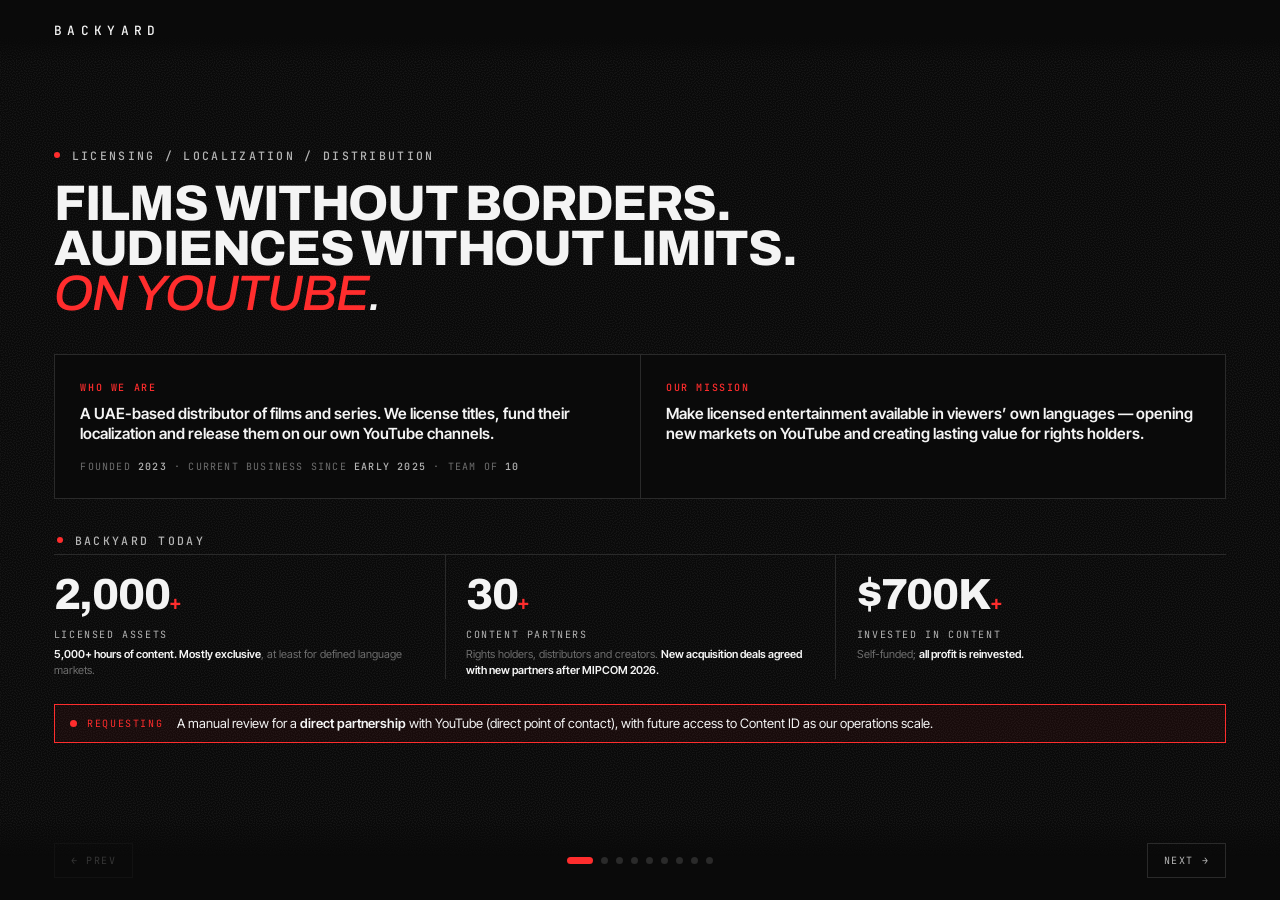
==== commit 09d10f53: "Deck page: final v25 of the partnership review Co-Authored-By: Claude Opus 5.5 (1M context) <noreply" ====
--- a/business/plan-for-youtube/index.html
+++ b/business/plan-for-youtube/index.html
@@ -420,7 +420,7 @@
 @media (max-width:900px){.infra{grid-template-columns:1fr!important}.infra .shot img{max-height:none!important;min-height:0!important}}
 .why-rights .row .s{font-size:clamp(12px,.86vw,15px)}
 .why-rights .row .h{font-size:clamp(14px,1.1vw,19px)}
-.slide[data-title="Infrastructure"] .proc small{font-size:clamp(10px,.75vw,13px)}
+
 .shot img{cursor:zoom-in}
 @media (min-width:901px){.infra .shot img{max-height:min(calc(100vh - 470px),44vh)}}
 .infra .shot img{min-height:220px;object-fit:cover;object-position:left top}
@@ -436,6 +436,88 @@
 .why-rights .ttl::before{content:"";width:6px;height:6px;border-radius:50%;background:var(--accent);flex:none}
 .why-rights .ttl::after{content:"";flex:1;height:1px;background:var(--line-2)}
 .why-rights .ttl + .row{border-top:0}
+
+.ask-strip{display:inline-flex;align-items:center;gap:14px;flex-wrap:wrap;border:1px solid var(--accent);background:var(--accent-tint);padding:clamp(8px,1.2vh,12px) clamp(12px,1.2vw,18px);font-size:var(--fs-body);color:var(--ink);align-self:flex-start;margin-top:clamp(6px,1.2vh,14px)}
+.ask-strip .lbl{display:inline-flex;align-items:center;gap:10px;font-family:var(--mono);font-size:var(--fs-mono);letter-spacing:.16em;text-transform:uppercase;color:var(--accent)}
+.facts-line{font-family:var(--mono);font-size:var(--fs-mono);letter-spacing:.12em;text-transform:uppercase;color:var(--ink-muted);margin-top:auto;padding-top:6px}
+.facts-line b{color:var(--ink-dim);font-weight:500}
+.vnote{grid-column:1/-1;font-family:var(--mono);font-size:clamp(10px,.72vw,12px);letter-spacing:.06em;color:var(--ink-muted);margin-top:2px}
+.vnote b{color:var(--accent);font-weight:500}
+.infra-full .shot img{width:100%;max-height:calc(100vh - 610px);min-height:180px;object-fit:cover;object-position:left top}
+@media (max-width:900px){.infra-full .shot img{max-height:none;min-height:0}}
+.groups{display:grid;grid-template-columns:repeat(3,1fr);border-top:1px solid var(--line-2);border-left:1px solid var(--line-2)}
+.group{border-right:1px solid var(--line-2);border-bottom:1px solid var(--line-2);padding:clamp(14px,1.8vw,28px);display:flex;flex-direction:column;gap:clamp(10px,1.5vh,16px)}
+.group .gt{display:flex;flex-direction:column;gap:6px;padding-bottom:clamp(8px,1.2vh,14px);border-bottom:1px solid var(--line-2)}
+.group .gt .n{font-family:var(--mono);font-size:var(--fs-mono);color:var(--accent);letter-spacing:.16em}
+.group .gt .v{font-family:var(--display);font-weight:700;font-size:clamp(17px,1.5vw,26px);text-transform:uppercase;line-height:1.1;min-height:2.2em}
+.group .it .h{font-family:var(--body);font-weight:600;font-size:clamp(13px,1vw,17px);color:var(--ink);margin-bottom:3px}
+.group .it .s{font-size:clamp(12px,.88vw,15px);color:var(--ink-dim);line-height:1.45}
+.why3{display:grid;grid-template-columns:repeat(3,1fr);gap:clamp(14px,2vw,32px)}
+.why3 .it{border-top:1px solid var(--line-2);padding-top:clamp(8px,1.2vh,12px)}
+.why3 .n{font-family:var(--mono);font-size:var(--fs-mono);color:var(--accent);letter-spacing:.14em}
+.why3 .h{font-family:var(--display);font-weight:700;font-size:clamp(14px,1.1vw,19px);text-transform:uppercase;margin:4px 0}
+.why3 .s{font-size:clamp(12px,.84vw,14px);color:var(--ink-dim);line-height:1.45}
+.slide[data-title="Next step"]{gap:clamp(10px,2vh,26px)}
+.slide[data-title="Next step"] .final .box{padding:clamp(14px,1.6vw,26px);gap:8px}
+.slide[data-title="Next step"] .final .box .t{font-size:clamp(17px,1.5vw,27px)}
+.slide[data-title="Next step"] .final .nums .v{font-size:clamp(26px,2.4vw,44px)}
+@media (max-width:900px){.groups,.why3{grid-template-columns:1fr}}
+
+@media (min-height:941px) and (min-width:901px){.infra-full .shot img{max-height:calc(100vh - 740px)}}
+.cover .display-xl{font-size:clamp(28px,3.9vw,70px)}
+.cover .stat .sub{font-size:clamp(11px,.8vw,14px)}
+.slide.cover{gap:clamp(12px,2.2vh,32px)}
+
+.slide[data-title="Next chapter"] .next .cell .s{font-size:clamp(13px,.95vw,16px);line-height:1.55}
+.slide.cover .ask-strip{margin-top:clamp(4px,1vh,10px)}
+
+.slide.cover .ask-strip{align-self:stretch;display:flex}
+.slide[data-title="Infrastructure"] .proc span{font-size:clamp(14px,1.25vw,21px)}
+.slide[data-title="Infrastructure"] .proc small{font-size:clamp(12px,.98vw,16px);line-height:1.4}
+.slide[data-title="Infrastructure"] .proc div{padding:clamp(12px,1.8vh,20px) clamp(12px,1.1vw,18px);gap:6px}
+
+.ch-id{display:inline-flex;align-items:center;gap:10px}
+.avatar{position:relative;width:clamp(28px,2.4vw,40px);height:clamp(28px,2.4vw,40px);border-radius:50%;border:1px solid var(--line-2);background:#151515;display:inline-flex;align-items:center;justify-content:center;overflow:hidden;font-family:var(--display);font-weight:700;font-size:clamp(12px,1vw,16px);color:var(--ink-dim);transition:border-color .25s;flex:none}
+.avatar img{position:absolute;inset:0;width:100%;height:100%;object-fit:cover}
+.channel:hover .avatar{border-color:var(--accent)}
+.ch-id .lang{font-family:var(--mono);font-size:var(--fs-mono);letter-spacing:.14em;color:var(--ink-dim)}
+.channel .row-top{margin-bottom:2px}
+
+.case.poster{position:relative;overflow:hidden;isolation:isolate}
+.case.poster .pbg{position:absolute;inset:0;z-index:-2;background-size:cover;background-position:center 20%;filter:saturate(.75);transform:scale(1.02);transition:transform .8s ease}
+.case.poster::before{content:"";position:absolute;inset:0;z-index:-1;background:linear-gradient(180deg,rgba(10,10,10,.62) 0%,rgba(10,10,10,.72) 35%,rgba(10,10,10,.93) 62%,rgba(10,10,10,.98) 100%)}
+.case.poster:hover .pbg{transform:scale(1.06)}
+.case.poster .note{border-top-color:rgba(255,255,255,.14)}
+.infra-full .shot{width:fit-content;max-width:100%;margin:0 auto}
+.infra-full .shot img{width:auto!important;max-width:100%;max-height:calc(100vh - 568px)!important;min-height:0!important;object-fit:contain!important}
+@media (min-height:941px) and (min-width:901px){.infra-full .shot img{max-height:calc(100vh - 720px)!important}}
+@media (max-width:900px){.infra-full .shot img{max-height:none!important;width:100%!important}}
+
+.case.poster{min-height:clamp(250px,40vh,420px)!important}
+.case.poster::before{background:linear-gradient(180deg,rgba(10,10,10,.80) 0%,rgba(10,10,10,.78) 30%,rgba(10,10,10,.92) 58%,rgba(10,10,10,.98) 100%)!important}
+
+.shots{display:flex;gap:clamp(12px,1.4vw,24px);align-items:flex-start}
+.shots .shot{min-width:0}
+.shots .shot img{display:block;width:100%;height:auto;cursor:zoom-in}
+@media (max-width:900px){.shots{flex-direction:column}.shots .shot{flex:none!important;width:100%}}
+.story.poster{position:relative;overflow:hidden;isolation:isolate}
+.story.poster .pbg{position:absolute;inset:0;z-index:-2;background-size:cover;background-position:center 30%;filter:saturate(.6)}
+.story.poster::before{content:"";position:absolute;inset:0;z-index:-1;background:linear-gradient(180deg,rgba(10,10,10,.84),rgba(10,10,10,.9) 50%,rgba(10,10,10,.95))}
+.story.poster dt,.story.poster dd{border-bottom-color:rgba(255,255,255,.1)}
+.story.poster .top{border-bottom-color:rgba(255,255,255,.14)}
+.channel .name{text-transform:uppercase;letter-spacing:.01em}
+
+.slide[data-title="Infrastructure"]{gap:clamp(10px,1.7vh,22px)!important;padding-top:calc(var(--pt) - 12px);padding-bottom:calc(var(--pb) - 14px)}
+.slide[data-title="Infrastructure"] .proc div{padding:clamp(9px,1.3vh,16px) clamp(12px,1.1vw,18px)!important}
+.slide[data-title="Infrastructure"] .strip{padding:clamp(9px,1.2vh,14px) clamp(14px,1.4vw,22px)}
+
+.case .meta.below{margin-top:-4px}
+.case .title{min-height:0!important}
+.cover-logo{font-family:var(--mono);font-weight:500;letter-spacing:.5em;font-size:clamp(13px,1.2vw,20px);color:var(--ink-dim)}
+
+.slide.cover{gap:clamp(10px,1.7vh,26px)!important}
+.cover .display-xl{font-size:clamp(28px,3.9vw,70px)!important}
+.cover-top{gap:clamp(10px,2vh,24px)!important}
 
 /* ---------- site: cursor fluid trail (backyard.cx/assets/fluid.js), under the slides ---------- */
 #fluid{position:fixed;inset:0;width:100%;height:100%;pointer-events:none;z-index:0}
@@ -464,6 +546,7 @@
       <div class="cell">
         <span class="k">Who we are</span>
         <span class="v">A UAE-based distributor of films and series. We license titles, fund their localization and release them on our own YouTube channels.</span>
+        <span class="facts-line">Founded <b>2023</b> · Current business since <b>early 2025</b> · Team of <b>10</b></span>
       </div>
       <div class="cell">
         <span class="k">Our mission</span>
@@ -472,9 +555,11 @@
     </div>
     <span class="sec anim-in d4 cover-stats">Backyard today</span>
     <div class="stats anim-in d4 cover-stats">
-      <div class="stat"><div class="num">2,000<span class="small">+</span></div><div class="lbl">Licensed assets</div><div class="sub"><strong>Mostly exclusive</strong>, at least for defined language markets.</div></div>
+      <div class="stat"><div class="num">2,000<span class="small">+</span></div><div class="lbl">Licensed assets</div><div class="sub"><strong>5,000+ hours of content. Mostly exclusive</strong>, at least for defined language markets.</div></div>
       <div class="stat"><div class="num">30<span class="small">+</span></div><div class="lbl">Content partners</div><div class="sub">Rights holders, distributors and creators. <strong>New acquisition deals agreed with new partners after MIPCOM 2026.</strong></div></div>
       <div class="stat"><div class="num">$700K<span class="small">+</span></div><div class="lbl">Invested in content</div><div class="sub">Self-funded; <strong>all profit is reinvested.</strong></div></div>
+    </div>
+    <div class="ask-strip anim-in d5"><span class="lbl"><span class="pulse"></span>Requesting</span><span>A manual review for a <strong>direct partnership</strong> with YouTube (direct point of contact), with future access to Content ID as our operations scale.</span></div>
   </section>
 
   <!-- 02 — MODEL -->
@@ -525,7 +610,7 @@
       </div>
       <div style="display:flex;flex-direction:column;gap:clamp(14px,2.4vh,26px)" class="anim-in d3">
         <div class="metrics">
-          <div class="metric"><span class="lbl">Views</span><span class="pct">+87.6%</span><span class="vals">44.1M<span class="arr">→</span>82.7M</span><div class="mini2"><span class="p" style="width:53%"></span><span class="c" style="width:100%"></span></div></div>
+          <div class="metric"><span class="lbl">Views<span class="accent">*</span></span><span class="pct">+87.6%</span><span class="vals">44.1M<span class="arr">→</span>82.7M</span><div class="mini2"><span class="p" style="width:53%"></span><span class="c" style="width:100%"></span></div><span class="vnote"><b>*</b> View growth partly reflects YouTube’s updated view counting. Watch time is our primary metric.</span></div>
           <div class="metric"><span class="lbl">Net subscribers</span><span class="pct">+13.9%</span><span class="vals">88.6K<span class="arr">→</span>100.9K</span><div class="mini2"><span class="p" style="width:87.8%"></span><span class="c" style="width:100%"></span></div></div>
           <div class="metric neutral"><span class="lbl">Est. revenue</span><span class="pct">+24.2%</span><span class="vals">$136.0K<span class="arr">→</span>$168.9K</span><div class="mini2"><span class="p" style="width:80.5%"></span><span class="c" style="width:100%"></span></div></div>
         </div>
@@ -545,23 +630,23 @@
       <p class="right-text">Case studies show how the model works in practice. Each of these titles underperformed elsewhere on YouTube; matched with the right language audience, it found demand. <strong>We act as the bridge between a film and the audience that was waiting for it.</strong></p>
     </div>
     <div class="grid g3 cases5 anim-in d2" style="--x:0">
-      <div class="cell case">
-        <div class="meta"><span>Produced in Bulgaria · 2022</span></div>
+      <div class="cell case poster"><div class="pbg" style="background-image:url([data-uri])"></div>
         <a class="title" href="https://www.imdb.com/title/tt12595378/" target="_blank" rel="noopener">In the Heart of the Machine<span class="ext">IMDb ↗</span></a>
+        <div class="meta below"><span>Produced in Bulgaria · 2022</span></div>
         <div class="wt">976K<span class="u">hours</span></div>
         <div class="views">2.37M views with us</div>
         <div class="note">Elsewhere: no significant results.</div>
       </div>
-      <div class="cell case">
-        <div class="meta"><span>Produced in Ireland · 2019</span></div>
+      <div class="cell case poster"><div class="pbg" style="background-position:center 58%;background-image:url([data-uri]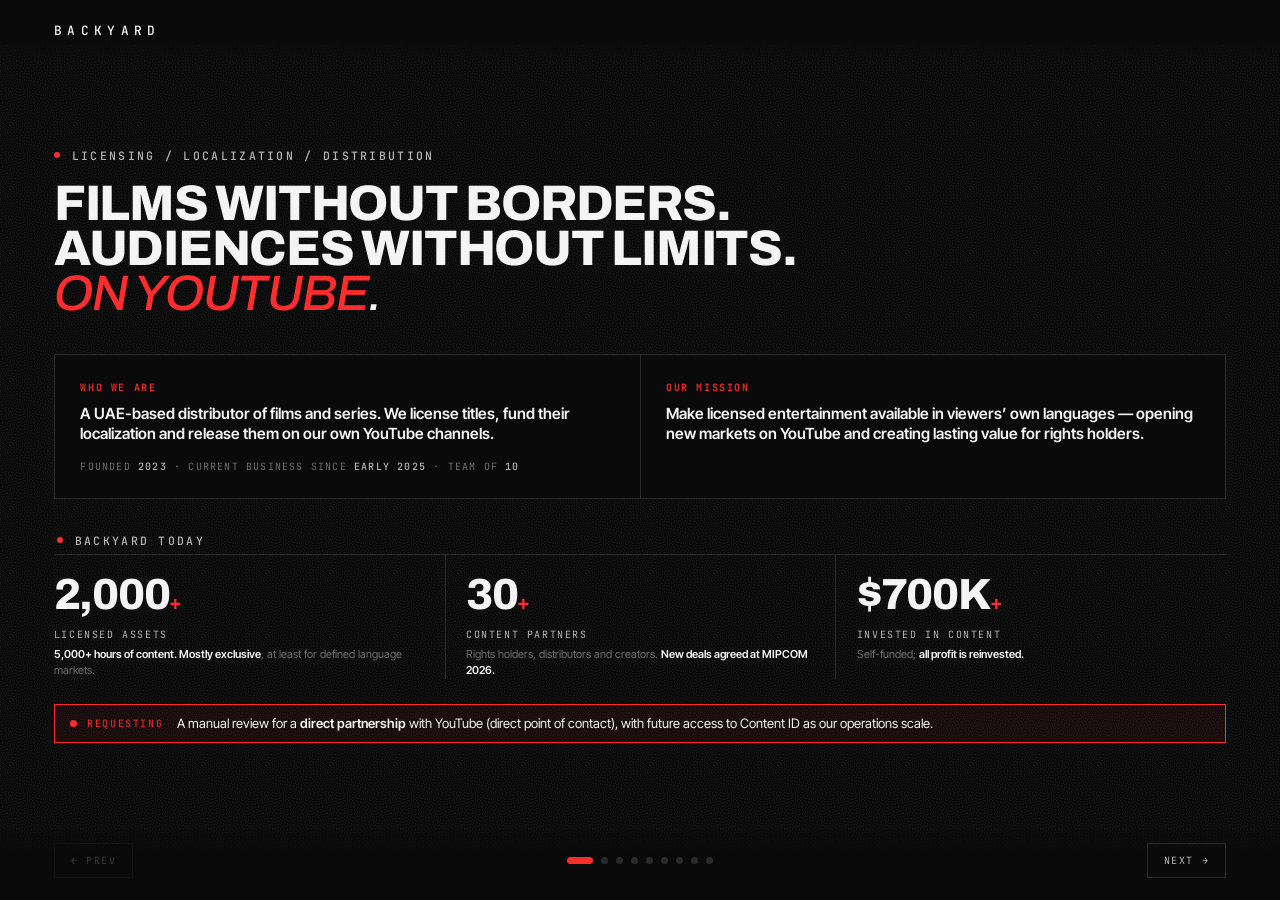
==== commit 186454f6: "Deck page: v26 of the partnership review Co-Authored-By: Claude Opus 5.5 (1M context) <noreply@anthr" ====
--- a/business/plan-for-youtube/index.html
+++ b/business/plan-for-youtube/index.html
@@ -3,7 +3,7 @@
 <head>
 <meta charset="utf-8" />
 <meta name="viewport" content="width=device-width,initial-scale=1,viewport-fit=cover" />
-<title>Backyard — Partnership Review</title>
+<title>Backyard — Licensing · Localization · Distribution</title>
 <meta name="description" content="Backyard: a YouTube-native distributor that licenses, localizes and monetizes films and series. Partner review, October 2026." />
 <meta name="theme-color" content="#0a0a0a" />
 <meta name="robots" content="noindex" />
@@ -556,7 +556,7 @@
     <span class="sec anim-in d4 cover-stats">Backyard today</span>
     <div class="stats anim-in d4 cover-stats">
       <div class="stat"><div class="num">2,000<span class="small">+</span></div><div class="lbl">Licensed assets</div><div class="sub"><strong>5,000+ hours of content. Mostly exclusive</strong>, at least for defined language markets.</div></div>
-      <div class="stat"><div class="num">30<span class="small">+</span></div><div class="lbl">Content partners</div><div class="sub">Rights holders, distributors and creators. <strong>New acquisition deals agreed with new partners after MIPCOM 2026.</strong></div></div>
+      <div class="stat"><div class="num">30<span class="small">+</span></div><div class="lbl">Content partners</div><div class="sub">Rights holders, distributors and creators. <strong>New deals agreed at MIPCOM 2026.</strong></div></div>
       <div class="stat"><div class="num">$700K<span class="small">+</span></div><div class="lbl">Invested in content</div><div class="sub">Self-funded; <strong>all profit is reinvested.</strong></div></div>
     </div>
     <div class="ask-strip anim-in d5"><span class="lbl"><span class="pulse"></span>Requesting</span><span>A manual review for a <strong>direct partnership</strong> with YouTube (direct point of contact), with future access to Content ID as our operations scale.</span></div>
@@ -583,7 +583,6 @@
       <div class="cell"><span class="k">Rights holders</span><span class="v">New markets, revenue and data on where their content is in demand.</span></div>
       <div class="cell"><span class="k">Viewers</span><span class="v">Films that were paywalled, subscription-only or never available in their language — now legal and free.</span></div>
     </div>
-</div>
   </section>
 
   <!-- 03 — PERFORMANCE -->
@@ -747,7 +746,7 @@
         <img src="[data-uri]" alt="Backyard RCMS reports: monthly and quarterly partner reports, all done and verified, with Excel exports and email delivery" />
       </div>
     </div>
-    <div class="strip anim-in d4"><span class="lbl"><span class="pulse"></span>What’s next</span><span>Built in-house and already running our entire operation. Next, it becomes our partners’ real-time dashboard — and the data foundation for our own AI model.</span></div>
+    <div class="strip anim-in d4"><span class="lbl"><span class="pulse"></span>Built to scale</span><span>2,000+ assets, 14 channels and 30+ partners — managed in one system today, ready for the next markets and languages.</span></div>
   </section>
 
   <!-- 08 — NEXT CHAPTER -->
@@ -760,9 +759,9 @@
       <p class="right-text">Our data shows where specific content has hidden potential in specific territories. The next stage is about turning that into a repeatable engine — <strong>and scaling our operations.</strong></p>
     </div>
     <div class="grid g3 next anim-in d2">
-      <div class="cell"><span class="n">01</span><span class="v">Content Intelligence &amp; Acquisitions</span><span class="s">We use watch time and audience data to identify overlooked films and genres with strong potential in specific territories. These insights guide our licensing decisions, including ongoing discussions with studios in Europe and South America. We are also building our own AI model, trained on this data, to match the right content with the right audience.</span><span class="tagline">Smarter acquisitions</span></div>
-      <div class="cell"><span class="n">02</span><span class="v">New Languages &amp; Markets</span><span class="s">We are expanding localization into Spanish, Portuguese and German. Localized releases also provide a low-risk entry point for rights holders traditionally hesitant to distribute on YouTube, such as Asian studios — opening the door to more titles, audiences and territories.</span><span class="tagline">New content. New audiences</span></div>
-      <div class="cell"><span class="n">03</span><span class="v">Partner Transparency &amp; Infrastructure</span><span class="s">We are preparing to give rights holders direct access to content performance and market analytics through our proprietary RCMS. Our infrastructure also supports in-house rights management, automated royalty calculations and partner payments in the month following the reporting period.</span><span class="tagline">Transparency at scale</span></div>
+      <div class="cell"><span class="n">01</span><span class="v">Content Intelligence &amp; Acquisitions</span><span class="s">We use watch-time and audience data to find overlooked films and genres with strong potential in specific territories. This drives our licensing — including ongoing talks with studios in Europe and South America — and trains our own AI model to match content with the right audience.</span><span class="tagline">Smarter acquisitions</span></div>
+      <div class="cell"><span class="n">02</span><span class="v">New Languages &amp; Markets</span><span class="s">We are scaling Spanish and launching Portuguese and German. Localized releases are a low-risk entry point to YouTube for hesitant rights holders, such as Asian studios — bringing more titles, audiences and territories.</span><span class="tagline">New content. New audiences</span></div>
+      <div class="cell"><span class="n">03</span><span class="v">Partner Transparency &amp; Infrastructure</span><span class="s">We are preparing to give rights holders direct access to content performance and market analytics through our RCMS — the same system that already runs our rights management and partner payouts.</span><span class="tagline">Transparency at scale</span></div>
     </div>
     <div class="strip anim-in d3"><span class="lbl"><span class="pulse"></span>Self-funded</span><span>$700K+ invested in content to date. <strong>Every dollar of profit is reinvested</strong> into operations and the content portfolio.</span></div>
   </section>
@@ -853,7 +852,7 @@
 <script>
   // Fluid trail behind the cursor or finger, same as on backyard.cx; off when the visitor prefers reduced motion.
   if (!matchMedia('(prefers-reduced-motion: reduce)').matches) {
-    const s = document.createElement('script'); s.src = '/assets/fluid.js?v=22'; s.defer = true; document.body.appendChild(s);
+    const s = document.createElement('script'); s.src = '/assets/fluid.js?v=23'; s.defer = true; document.body.appendChild(s);
   } else {
     document.getElementById('fluid').remove();
   }
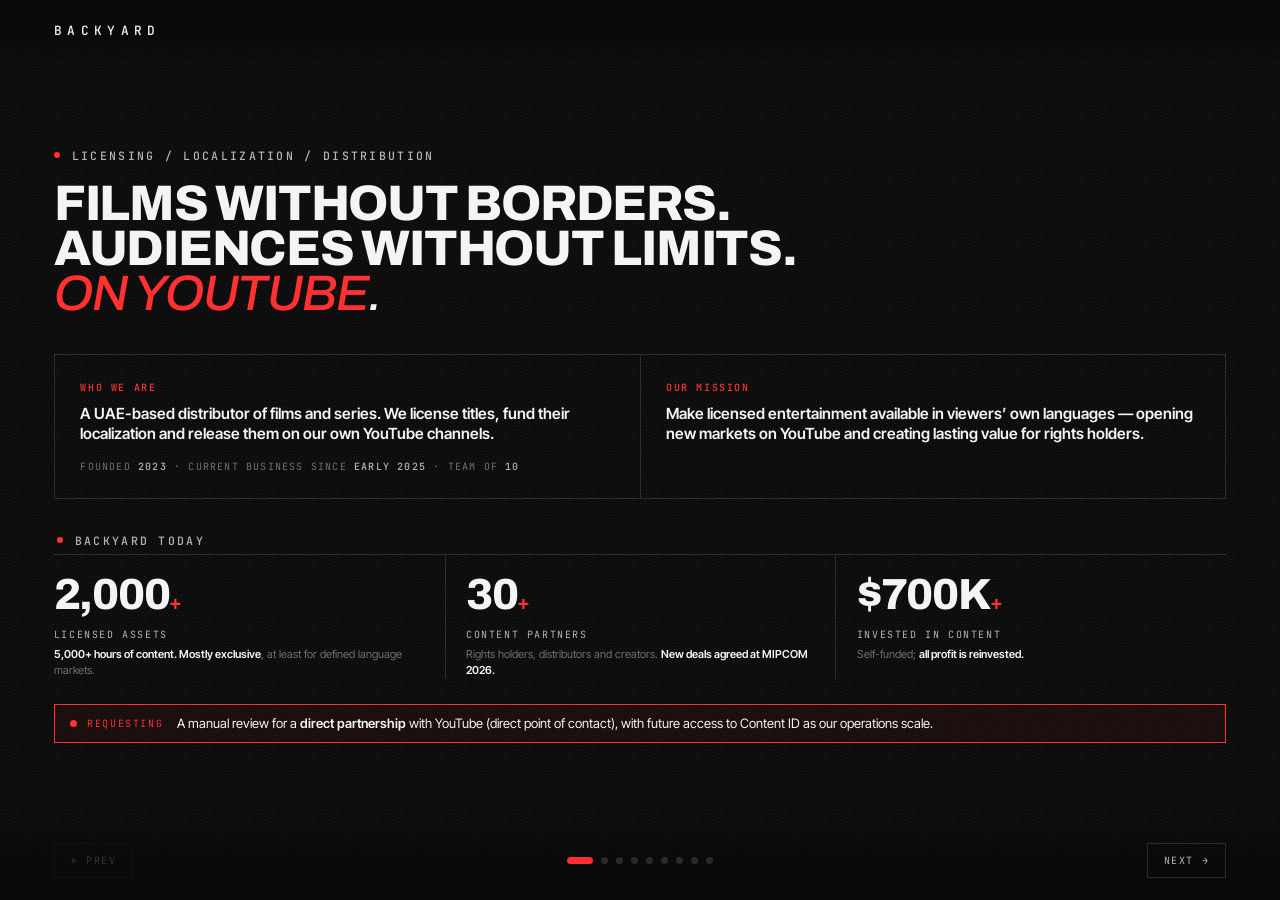
==== commit b2ec4033: "Deck page: cursor glow over the panels (screen blend), drop stray screenshots The trail was under op" ====
--- a/business/plan-for-youtube/index.html
+++ b/business/plan-for-youtube/index.html
@@ -520,8 +520,9 @@
 .cover-top{gap:clamp(10px,2vh,24px)!important}
 
 /* ---------- site: cursor fluid trail (backyard.cx/assets/fluid.js), under the slides ---------- */
-#fluid{position:fixed;inset:0;width:100%;height:100%;pointer-events:none;z-index:0}
-.deck{z-index:1}
+/* Above the slides but blended with "screen": the glow lights up panels, posters and screenshots
+   instead of hiding behind them, and white text stays white on top of it. */
+#fluid{position:fixed;inset:0;width:100%;height:100%;pointer-events:none;z-index:10;mix-blend-mode:screen}
 .nav-count{display:none;font-family:var(--mono);font-size:var(--fs-mono);letter-spacing:.16em;color:var(--ink-dim)}
 .nav-count b{color:var(--accent);font-weight:500}
 @media (max-width:520px){.nav-count{display:block}}
